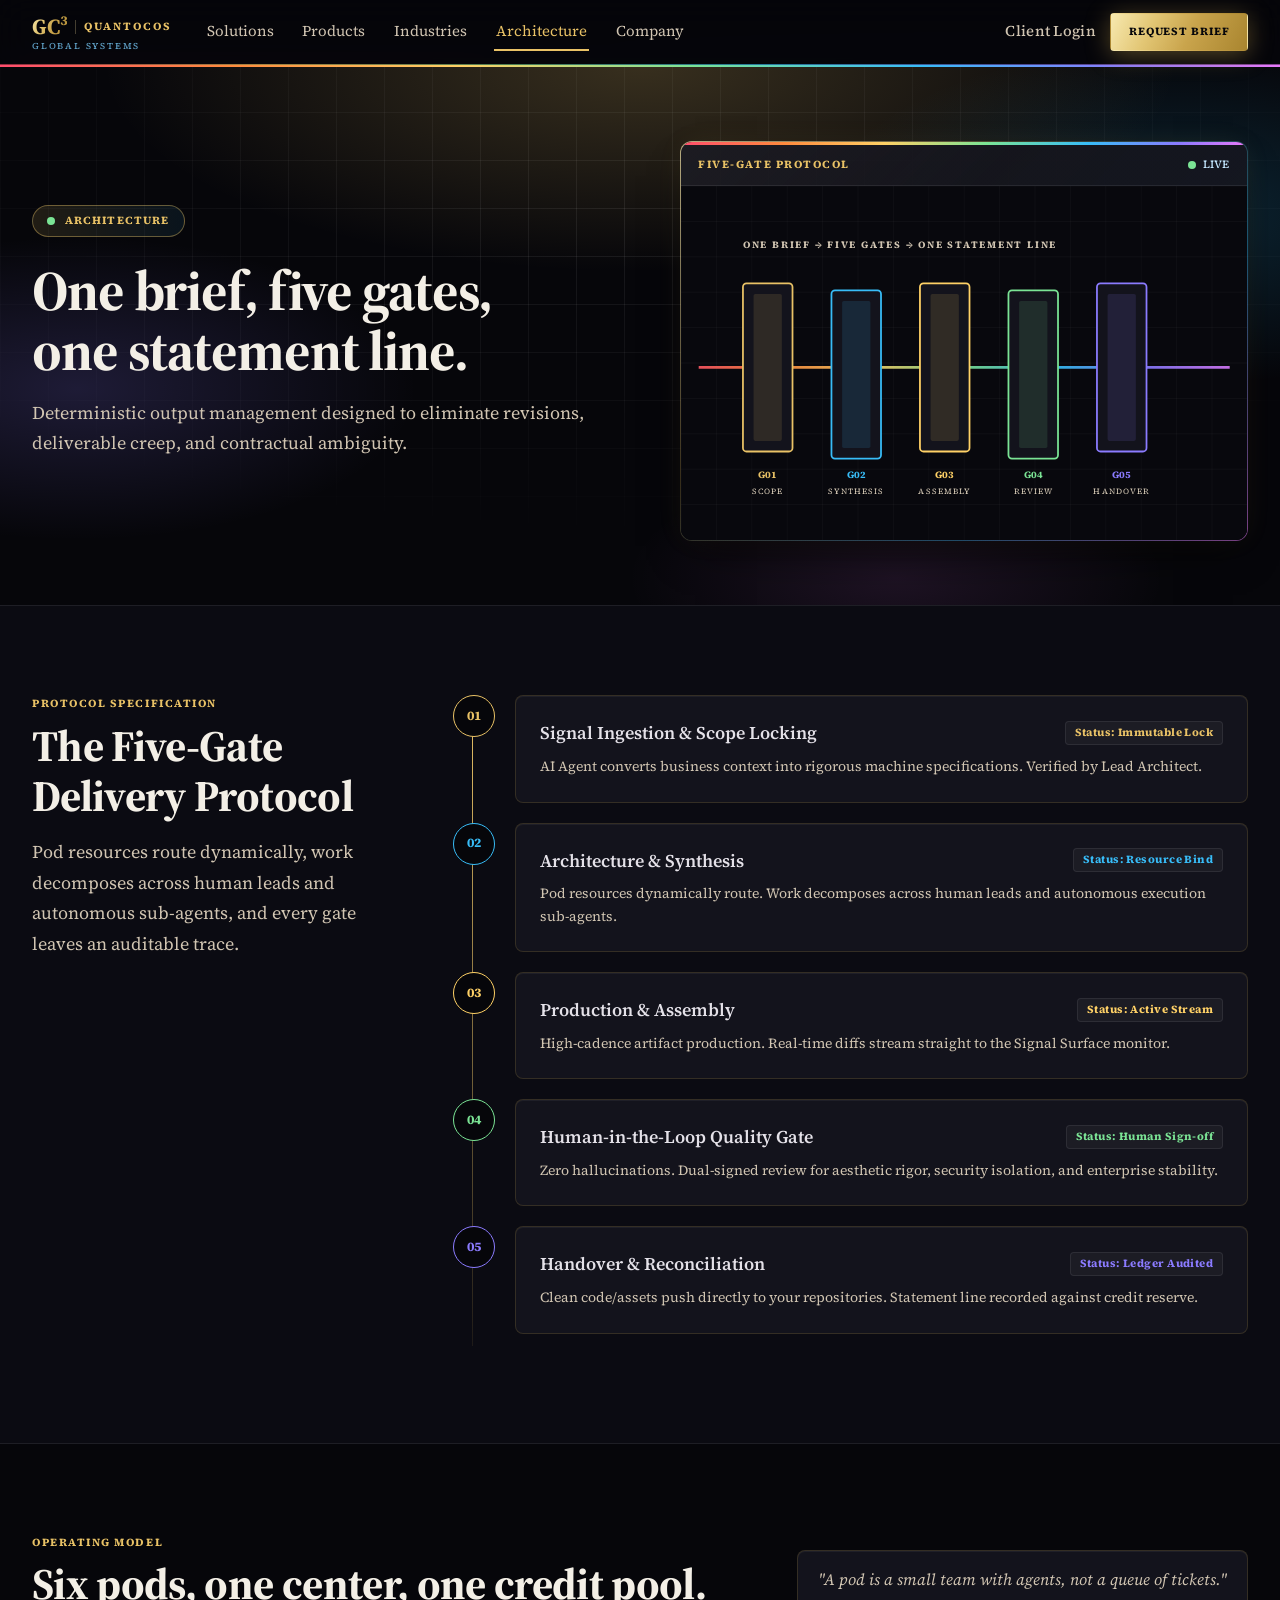
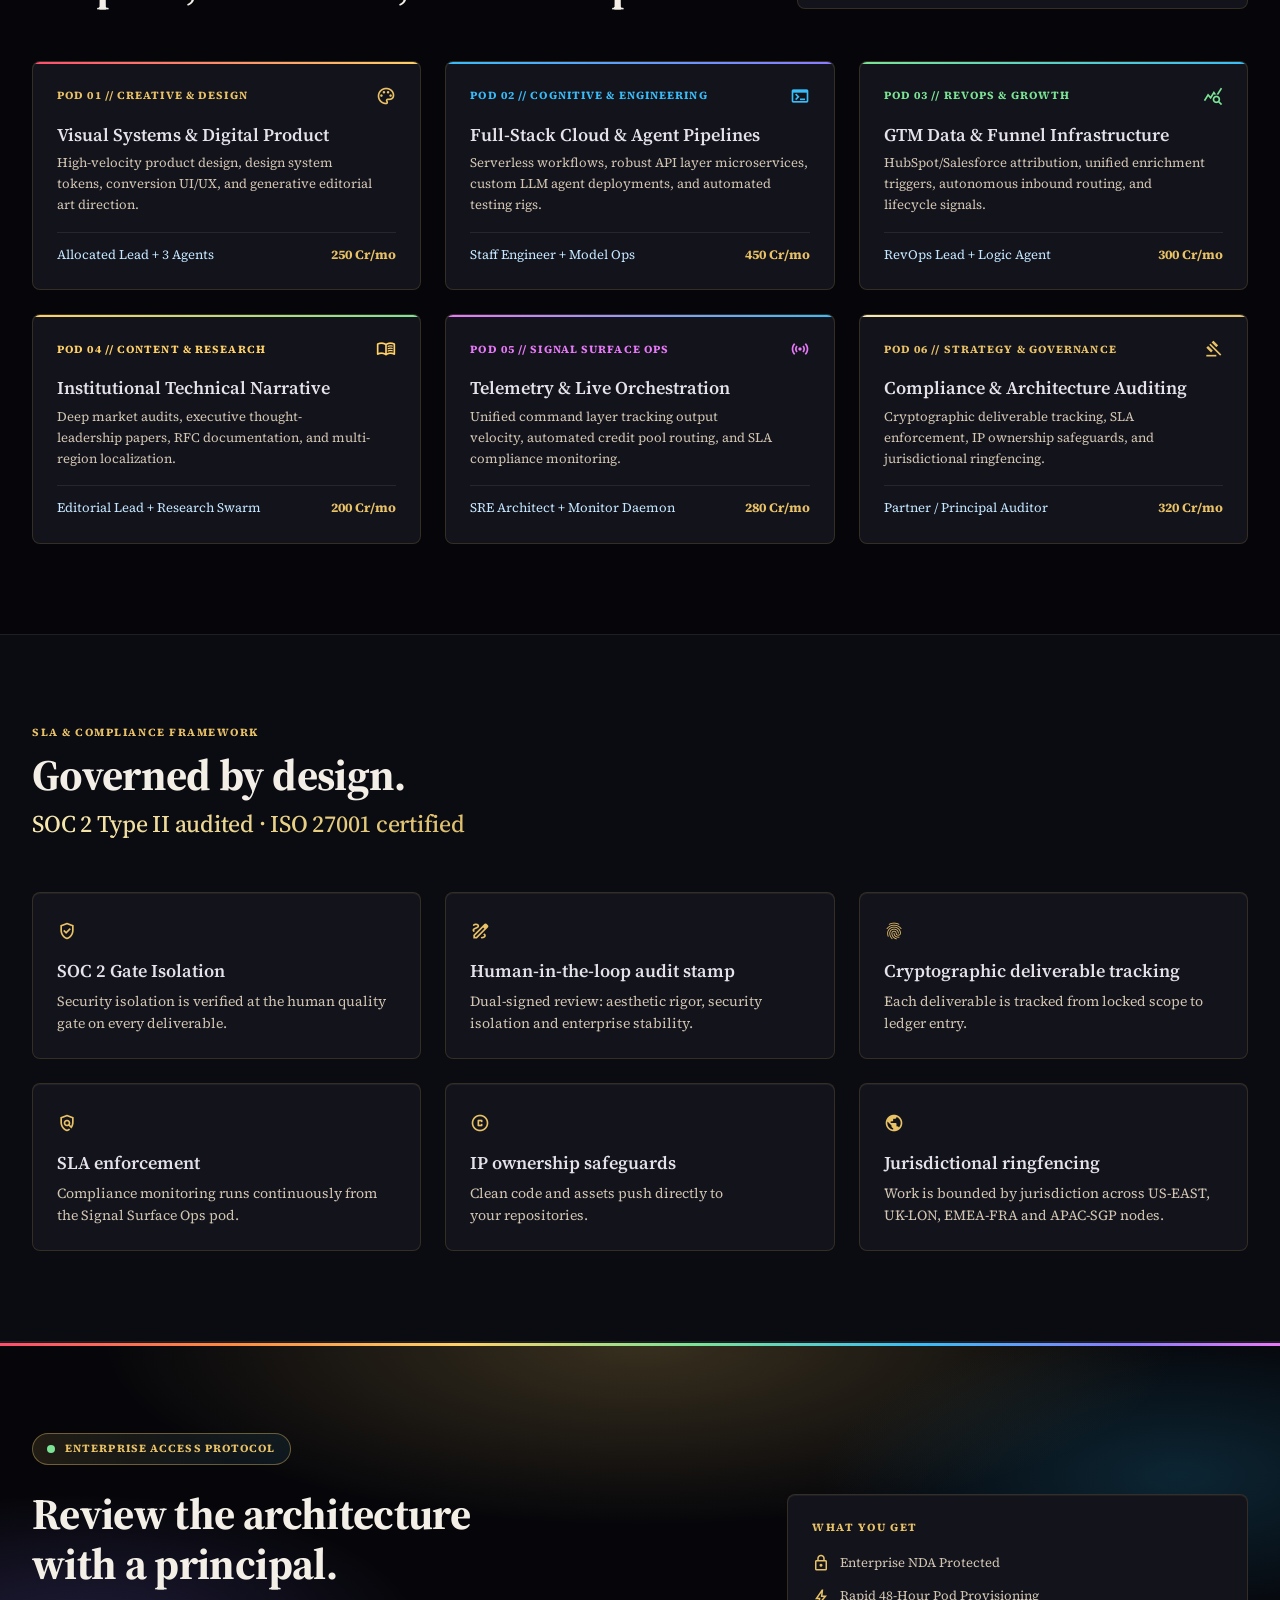
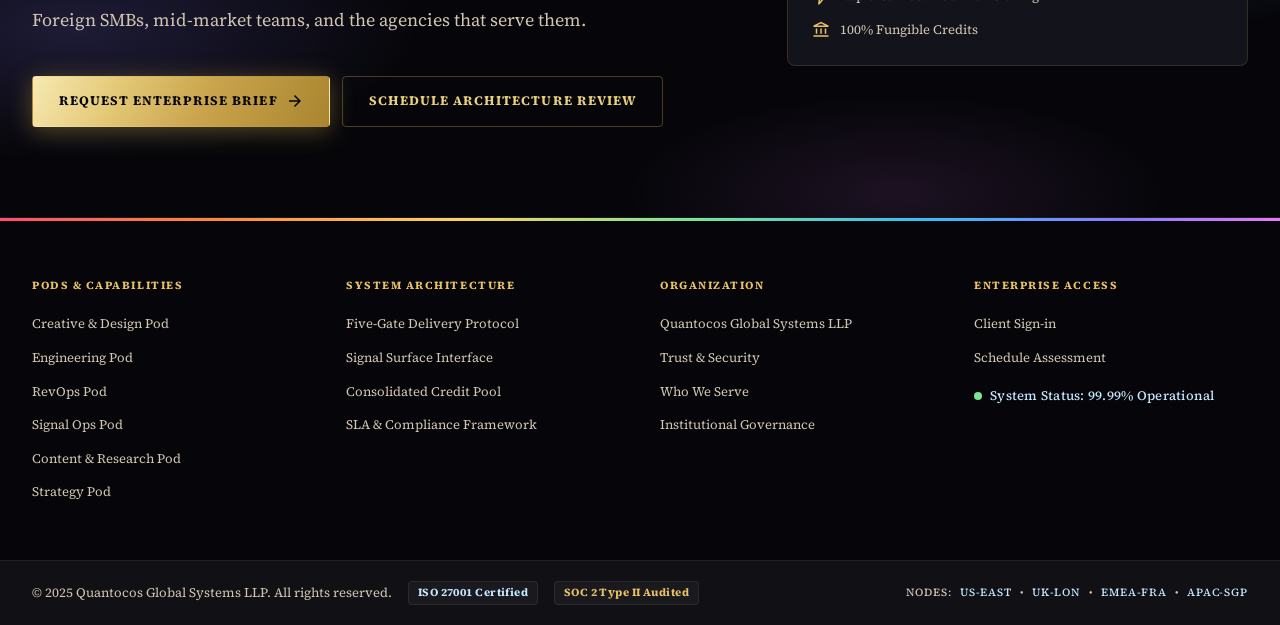
==== architecture.html @ 800452e9 "GC3 enterprise website: 7-page static site Co-Authored-By: Claude Sonnet 5.5 <noreply@anthropic.com>" ====
<!DOCTYPE html>
<html lang="en"><head><meta charset="utf-8"><meta name="viewport" content="width=device-width, initial-scale=1">
<title>Architecture — GC³ | Quantocos Global Systems</title><meta name="description" content="The GC³ Five-Gate Delivery Protocol, pod operating model and SLA & compliance framework."><meta name="theme-color" content="#06060A">
<link rel="preconnect" href="https://fonts.googleapis.com"><link rel="preconnect" href="https://fonts.gstatic.com" crossorigin>
<link href="https://fonts.googleapis.com/css2?family=Source+Serif+4:ital,opsz,wght@0,8..60,400;0,8..60,500;0,8..60,600;0,8..60,700;1,8..60,400;1,8..60,600&display=swap" rel="stylesheet">
<link href="https://fonts.googleapis.com/css2?family=Material+Symbols+Outlined:opsz,wght,FILL,GRAD@24,400,0,0&display=swap" rel="stylesheet">
<link rel="stylesheet" href="assets/site.css"><style>
@media(min-width:1024px){#desk-nav{display:flex!important}#login-link{display:inline-flex!important}#menu-btn{display:none!important}}
@media(max-width:480px){#hdr-cta{padding:.55rem .8rem}}
</style>
<script>document.documentElement.className+=' js'</script></head>
<body><header class="site-header"><div class="wrap"><div class="bar-row">
<div class="row" style="gap:2rem;flex-wrap:nowrap"><a href="index.html" style="text-decoration:none;display:flex;flex-direction:column;line-height:1.15" aria-label="GC³ Quantocos home">
<span class="row" style="gap:.5rem;flex-wrap:nowrap"><span class="t-md gold-text" style="font-size:1.35rem;font-weight:700">GC³</span><span style="width:1px;height:14px;background:rgba(77,70,55,.9)"></span><span class="eyebrow" style="letter-spacing:.18em">Quantocos</span></span>
<span class="mono" style="font-size:9px;letter-spacing:.2em;color:#7bd0ff;opacity:.75">GLOBAL SYSTEMS</span></a>
<nav class="row" style="gap:1.5rem;display:none" id="desk-nav" aria-label="Primary"><a class="nav-link" href="index.html">Solutions</a><a class="nav-link" href="products.html">Products</a><a class="nav-link" href="industries.html">Industries</a><a class="nav-link" href="architecture.html" aria-current="page">Architecture</a><a class="nav-link" href="company.html">Company</a></nav></div>
<div class="row" style="gap:.75rem;flex-wrap:nowrap"><a class="nav-link mono" id="login-link" href="login.html" style="display:none">Client Login</a>
<a class="btn btn-primary btn-sm" id="hdr-cta" href="request-brief.html">Request Brief</a>
<button class="menu-btn" id="menu-btn" aria-label="Menu" aria-expanded="false" aria-controls="mobile-menu"><span class="material-symbols-outlined">menu</span></button></div></div></div>
<div class="mobile-menu" id="mobile-menu"><a class="m-link" href="index.html">Solutions</a><a class="m-link" href="products.html">Products</a><a class="m-link" href="industries.html">Industries</a><a class="m-link" href="architecture.html" aria-current="page">Architecture</a><a class="m-link" href="company.html">Company</a><a class="m-link" href="login.html">Client Login</a></div></header><main><section class="hero qpage-hero"><div class="grid-bg" style="position:absolute;inset:0"></div><div class="spectrum-line" style="position:absolute;top:0;left:0;right:0"></div><div class="wrap"><div class="hero-grid"><div class="hero-copy"><span class="pill reveal"><span class="dot pulse"></span>Architecture</span><h1 class="t-page reveal">One brief, five gates, one statement line.</h1><p class="lead mt-2 reveal maxw-md">Deterministic output management designed to eliminate revisions, deliverable creep, and contractual ambiguity.</p></div><div class="hero-art reveal"><div class="cockpit"><div class="spectrum-line"></div><div class="row between" style="padding:.7rem 1.1rem;border-bottom:1px solid var(--line)"><span class="eyebrow">Five-gate protocol</span><span class="row mono tag-ice" style="gap:.4rem;font-size:11px"><span class="dot pulse"></span>LIVE</span></div><div class="cockpit-stage" style="aspect-ratio:16/10"><svg viewBox="0 0 640 400" preserveAspectRatio="xMidYMid slice" aria-hidden="true"><defs><linearGradient id="sg" gradientUnits="userSpaceOnUse" x1="0" x2="640" y1="0" y2="0"><stop offset="0.00" stop-color="#FF4D6D"/><stop offset="0.17" stop-color="#FF8A3D"/><stop offset="0.33" stop-color="#FFD166"/><stop offset="0.50" stop-color="#7BE495"/><stop offset="0.67" stop-color="#38BDF8"/><stop offset="0.83" stop-color="#8B7BFF"/><stop offset="1.00" stop-color="#E879F9"/></linearGradient><linearGradient id="gd" x1="0" x2="1"><stop offset="0" stop-color="#F7E9B0"/><stop offset="1" stop-color="#A9852F"/></linearGradient><filter id="bl"><feGaussianBlur stdDeviation="5"/></filter></defs><rect width="640" height="400" fill="#08080d"/><g stroke="rgba(255,255,255,.04)"><path d="M0 0V400"/><path d="M40 0V400"/><path d="M80 0V400"/><path d="M120 0V400"/><path d="M160 0V400"/><path d="M200 0V400"/><path d="M240 0V400"/><path d="M280 0V400"/><path d="M320 0V400"/><path d="M360 0V400"/><path d="M400 0V400"/><path d="M440 0V400"/><path d="M480 0V400"/><path d="M520 0V400"/><path d="M560 0V400"/><path d="M600 0V400"/><path d="M0 0H640"/><path d="M0 40H640"/><path d="M0 80H640"/><path d="M0 120H640"/><path d="M0 160H640"/><path d="M0 200H640"/><path d="M0 240H640"/><path d="M0 280H640"/><path d="M0 320H640"/><path d="M0 360H640"/></g><path d="M20 205H620" stroke="url(#sg)" stroke-width="3" opacity=".9"/><path d="M20 205H620" stroke="url(#sg)" stroke-width="12" opacity=".25" filter="url(#bl)"/><g><rect x="70" y="110" width="56" height="190" rx="4" fill="#13131C" stroke="#e9c266" stroke-width="2"/><rect x="82" y="122" width="32" height="166" rx="2" fill="#e9c266" opacity=".12"/><text x="98" y="330" text-anchor="middle" font-family="Source Serif 4, Georgia, serif" font-size="11" font-weight="700" fill="#e9c266">G01</text><text x="98" y="348" text-anchor="middle" font-family="Source Serif 4, Georgia, serif" font-size="9" letter-spacing="1.2" fill="#d1c5b2">SCOPE</text></g><g><rect x="170" y="118" width="56" height="190" rx="4" fill="#13131C" stroke="#38BDF8" stroke-width="2"/><rect x="182" y="130" width="32" height="166" rx="2" fill="#38BDF8" opacity=".12"/><text x="198" y="330" text-anchor="middle" font-family="Source Serif 4, Georgia, serif" font-size="11" font-weight="700" fill="#38BDF8">G02</text><text x="198" y="348" text-anchor="middle" font-family="Source Serif 4, Georgia, serif" font-size="9" letter-spacing="1.2" fill="#d1c5b2">SYNTHESIS</text></g><g><rect x="270" y="110" width="56" height="190" rx="4" fill="#13131C" stroke="#FFD166" stroke-width="2"/><rect x="282" y="122" width="32" height="166" rx="2" fill="#FFD166" opacity=".12"/><text x="298" y="330" text-anchor="middle" font-family="Source Serif 4, Georgia, serif" font-size="11" font-weight="700" fill="#FFD166">G03</text><text x="298" y="348" text-anchor="middle" font-family="Source Serif 4, Georgia, serif" font-size="9" letter-spacing="1.2" fill="#d1c5b2">ASSEMBLY</text></g><g><rect x="370" y="118" width="56" height="190" rx="4" fill="#13131C" stroke="#7BE495" stroke-width="2"/><rect x="382" y="130" width="32" height="166" rx="2" fill="#7BE495" opacity=".12"/><text x="398" y="330" text-anchor="middle" font-family="Source Serif 4, Georgia, serif" font-size="11" font-weight="700" fill="#7BE495">G04</text><text x="398" y="348" text-anchor="middle" font-family="Source Serif 4, Georgia, serif" font-size="9" letter-spacing="1.2" fill="#d1c5b2">REVIEW</text></g><g><rect x="470" y="110" width="56" height="190" rx="4" fill="#13131C" stroke="#8B7BFF" stroke-width="2"/><rect x="482" y="122" width="32" height="166" rx="2" fill="#8B7BFF" opacity=".12"/><text x="498" y="330" text-anchor="middle" font-family="Source Serif 4, Georgia, serif" font-size="11" font-weight="700" fill="#8B7BFF">G05</text><text x="498" y="348" text-anchor="middle" font-family="Source Serif 4, Georgia, serif" font-size="9" letter-spacing="1.2" fill="#d1c5b2">HANDOVER</text></g><text x="70" y="70" font-family="Source Serif 4, Georgia, serif" font-size="11" font-weight="700" letter-spacing="2" fill="#d1c5b2">ONE BRIEF  →  FIVE GATES  →  ONE STATEMENT LINE</text></svg></div></div></div></div></div></section>
<section class="section bg-band bordered-y" id="gates"><div class="wrap"><div class="grid split" style="gap:3rem;align-items:start"><div class="s4 reveal" style="position:sticky;top:6rem"><span class="eyebrow">Protocol Specification</span><h2 class="t-xl mt-1">The Five-Gate Delivery Protocol</h2><p class="lead mt-2">Pod resources route dynamically, work decomposes across human leads and autonomous sub-agents, and every gate leaves an auditable trace.</p></div><div class="s8 timeline"><div class="row reveal" style="flex-wrap:nowrap;align-items:flex-start;gap:1.25rem;margin-bottom:1.25rem"><span class="gate-num" style="border:1px solid #e9c266;color:#e9c266">01</span><div class="card" style="flex:1"><div class="row between"><h3 class="t-sm">Signal Ingestion &amp; Scope Locking</h3><span class="chip" style="color:#e9c266">Status: Immutable Lock</span></div><p class="muted" style="font-size:14px;margin:.6rem 0 0">AI Agent converts business context into rigorous machine specifications. Verified by Lead Architect.</p></div></div><div class="row reveal" style="flex-wrap:nowrap;align-items:flex-start;gap:1.25rem;margin-bottom:1.25rem"><span class="gate-num" style="border:1px solid #38BDF8;color:#38BDF8">02</span><div class="card" style="flex:1"><div class="row between"><h3 class="t-sm">Architecture &amp; Synthesis</h3><span class="chip" style="color:#38BDF8">Status: Resource Bind</span></div><p class="muted" style="font-size:14px;margin:.6rem 0 0">Pod resources dynamically route. Work decomposes across human leads and autonomous execution sub-agents.</p></div></div><div class="row reveal" style="flex-wrap:nowrap;align-items:flex-start;gap:1.25rem;margin-bottom:1.25rem"><span class="gate-num" style="border:1px solid #FFD166;color:#FFD166">03</span><div class="card" style="flex:1"><div class="row between"><h3 class="t-sm">Production &amp; Assembly</h3><span class="chip" style="color:#FFD166">Status: Active Stream</span></div><p class="muted" style="font-size:14px;margin:.6rem 0 0">High-cadence artifact production. Real-time diffs stream straight to the Signal Surface monitor.</p></div></div><div class="row reveal" style="flex-wrap:nowrap;align-items:flex-start;gap:1.25rem;margin-bottom:1.25rem"><span class="gate-num" style="border:1px solid #7BE495;color:#7BE495">04</span><div class="card" style="flex:1"><div class="row between"><h3 class="t-sm">Human-in-the-Loop Quality Gate</h3><span class="chip" style="color:#7BE495">Status: Human Sign-off</span></div><p class="muted" style="font-size:14px;margin:.6rem 0 0">Zero hallucinations. Dual-signed review for aesthetic rigor, security isolation, and enterprise stability.</p></div></div><div class="row reveal" style="flex-wrap:nowrap;align-items:flex-start;gap:1.25rem;margin-bottom:1.25rem"><span class="gate-num" style="border:1px solid #8B7BFF;color:#8B7BFF">05</span><div class="card" style="flex:1"><div class="row between"><h3 class="t-sm">Handover &amp; Reconciliation</h3><span class="chip" style="color:#8B7BFF">Status: Ledger Audited</span></div><p class="muted" style="font-size:14px;margin:.6rem 0 0">Clean code/assets push directly to your repositories. Statement line recorded against credit reserve.</p></div></div></div></div></div></section>
<section class="section bg-void"><div class="wrap"><div class="sec-head split-head reveal"><div><span class="eyebrow">Operating model</span><h2 class="t-xl mt-1">Six pods, one center, one credit pool.</h2></div><div class="card maxw-sm" style="padding:1rem 1.25rem"><p class="muted" style="margin:0;font-style:italic">"A pod is a small team with agents, not a queue of tickets."</p></div></div><div class="grid g3"><article class="card lift reveal col" style="transition-delay:0ms"><span class="topline" style="background:linear-gradient(90deg,#FF4D6D,#FFD166)"></span>
<div class="row between mb-2" style="flex-wrap:nowrap"><span class="mono tag-gold" style="font-size:11px;font-weight:700;letter-spacing:.1em">POD 01 // CREATIVE &amp; DESIGN</span><span class="material-symbols-outlined ico tag-gold">palette</span></div>
<h3 class="t-sm" style="margin-bottom:.4rem">Visual Systems &amp; Digital Product</h3>
<p class="muted" style="font-size:13px;margin:0 0 1rem">High-velocity product design, design system tokens, conversion UI/UX, and generative editorial art direction.</p>
<div class="pod-foot"><span>Allocated Lead + 3 Agents</span><b>250 Cr/mo</b></div></article><article class="card lift reveal col" style="transition-delay:80ms"><span class="topline" style="background:linear-gradient(90deg,#38BDF8,#8B7BFF)"></span>
<div class="row between mb-2" style="flex-wrap:nowrap"><span class="mono tag-c" style="font-size:11px;font-weight:700;letter-spacing:.1em">POD 02 // COGNITIVE &amp; ENGINEERING</span><span class="material-symbols-outlined ico tag-c">terminal</span></div>
<h3 class="t-sm" style="margin-bottom:.4rem">Full-Stack Cloud &amp; Agent Pipelines</h3>
<p class="muted" style="font-size:13px;margin:0 0 1rem">Serverless workflows, robust API layer microservices, custom LLM agent deployments, and automated testing rigs.</p>
<div class="pod-foot"><span>Staff Engineer + Model Ops</span><b>450 Cr/mo</b></div></article><article class="card lift reveal col" style="transition-delay:160ms"><span class="topline" style="background:linear-gradient(90deg,#7BE495,#38BDF8)"></span>
<div class="row between mb-2" style="flex-wrap:nowrap"><span class="mono tag-g" style="font-size:11px;font-weight:700;letter-spacing:.1em">POD 03 // REVOPS &amp; GROWTH</span><span class="material-symbols-outlined ico tag-g">query_stats</span></div>
<h3 class="t-sm" style="margin-bottom:.4rem">GTM Data &amp; Funnel Infrastructure</h3>
<p class="muted" style="font-size:13px;margin:0 0 1rem">HubSpot/Salesforce attribution, unified enrichment triggers, autonomous inbound routing, and lifecycle signals.</p>
<div class="pod-foot"><span>RevOps Lead + Logic Agent</span><b>300 Cr/mo</b></div></article><article class="card lift reveal col" style="transition-delay:0ms"><span class="topline" style="background:linear-gradient(90deg,#FFD166,#7BE495)"></span>
<div class="row between mb-2" style="flex-wrap:nowrap"><span class="mono tag-y" style="font-size:11px;font-weight:700;letter-spacing:.1em">POD 04 // CONTENT &amp; RESEARCH</span><span class="material-symbols-outlined ico tag-y">menu_book</span></div>
<h3 class="t-sm" style="margin-bottom:.4rem">Institutional Technical Narrative</h3>
<p class="muted" style="font-size:13px;margin:0 0 1rem">Deep market audits, executive thought-leadership papers, RFC documentation, and multi-region localization.</p>
<div class="pod-foot"><span>Editorial Lead + Research Swarm</span><b>200 Cr/mo</b></div></article><article class="card lift reveal col" style="transition-delay:80ms"><span class="topline" style="background:linear-gradient(90deg,#E879F9,#38BDF8)"></span>
<div class="row between mb-2" style="flex-wrap:nowrap"><span class="mono tag-m" style="font-size:11px;font-weight:700;letter-spacing:.1em">POD 05 // SIGNAL SURFACE OPS</span><span class="material-symbols-outlined ico tag-m">sensors</span></div>
<h3 class="t-sm" style="margin-bottom:.4rem">Telemetry &amp; Live Orchestration</h3>
<p class="muted" style="font-size:13px;margin:0 0 1rem">Unified command layer tracking output velocity, automated credit pool routing, and SLA compliance monitoring.</p>
<div class="pod-foot"><span>SRE Architect + Monitor Daemon</span><b>280 Cr/mo</b></div></article><article class="card lift reveal col" style="transition-delay:160ms"><span class="topline" style="background:linear-gradient(90deg,#F7E9B0,#E2C674)"></span>
<div class="row between mb-2" style="flex-wrap:nowrap"><span class="mono tag-gold" style="font-size:11px;font-weight:700;letter-spacing:.1em">POD 06 // STRATEGY &amp; GOVERNANCE</span><span class="material-symbols-outlined ico tag-gold">gavel</span></div>
<h3 class="t-sm" style="margin-bottom:.4rem">Compliance &amp; Architecture Auditing</h3>
<p class="muted" style="font-size:13px;margin:0 0 1rem">Cryptographic deliverable tracking, SLA enforcement, IP ownership safeguards, and jurisdictional ringfencing.</p>
<div class="pod-foot"><span>Partner / Principal Auditor</span><b>320 Cr/mo</b></div></article></div></div></section>
<section class="section bg-band bordered-y" id="compliance"><div class="wrap"><div class="sec-head reveal"><div><span class="eyebrow">SLA &amp; Compliance Framework</span><h2 class="t-xl mt-1">Governed by design.</h2><p class="t-md gold-text mt-1" style="font-weight:500">SOC 2 Type II audited · ISO 27001 certified</p></div></div><div class="grid g3"><div class="card lift reveal"><span class="material-symbols-outlined tag-gold ico">verified_user</span><h3 class="t-sm mt-2">SOC 2 Gate Isolation</h3><p class="muted" style="font-size:14px;margin:.4rem 0 0">Security isolation is verified at the human quality gate on every deliverable.</p></div><div class="card lift reveal"><span class="material-symbols-outlined tag-gold ico">draw</span><h3 class="t-sm mt-2">Human-in-the-loop audit stamp</h3><p class="muted" style="font-size:14px;margin:.4rem 0 0">Dual-signed review: aesthetic rigor, security isolation and enterprise stability.</p></div><div class="card lift reveal"><span class="material-symbols-outlined tag-gold ico">fingerprint</span><h3 class="t-sm mt-2">Cryptographic deliverable tracking</h3><p class="muted" style="font-size:14px;margin:.4rem 0 0">Each deliverable is tracked from locked scope to ledger entry.</p></div><div class="card lift reveal"><span class="material-symbols-outlined tag-gold ico">policy</span><h3 class="t-sm mt-2">SLA enforcement</h3><p class="muted" style="font-size:14px;margin:.4rem 0 0">Compliance monitoring runs continuously from the Signal Surface Ops pod.</p></div><div class="card lift reveal"><span class="material-symbols-outlined tag-gold ico">copyright</span><h3 class="t-sm mt-2">IP ownership safeguards</h3><p class="muted" style="font-size:14px;margin:.4rem 0 0">Clean code and assets push directly to your repositories.</p></div><div class="card lift reveal"><span class="material-symbols-outlined tag-gold ico">public</span><h3 class="t-sm mt-2">Jurisdictional ringfencing</h3><p class="muted" style="font-size:14px;margin:.4rem 0 0">Work is bounded by jurisdiction across US-EAST, UK-LON, EMEA-FRA and APAC-SGP nodes.</p></div></div></div></section>
<section class="section hero bordered-y"><div class="spectrum-line" style="position:absolute;top:0;left:0;right:0"></div><div class="wrap"><div class="cta-split">
<div><span class="pill reveal"><span class="dot"></span>Enterprise Access Protocol</span>
<h2 class="t-xl mt-3 reveal">Review the architecture with a principal.</h2>
<p class="lead mt-2 reveal">Foreign SMBs, mid-market teams, and the agencies that serve them.</p>
<div class="row mt-4 reveal"><a class="btn btn-primary" href="request-brief.html">Request Enterprise Brief <span class="material-symbols-outlined" style="font-size:18px">arrow_forward</span></a><a class="btn btn-secondary" href="architecture.html">Schedule Architecture Review</a></div></div>
<div class="card reveal"><span class="eyebrow mb-2">What you get</span><div class="trust"><span><span class="material-symbols-outlined tag-gold" style="font-size:18px">lock</span>Enterprise NDA Protected</span><span><span class="material-symbols-outlined tag-gold" style="font-size:18px">bolt</span>Rapid 48-Hour Pod Provisioning</span><span><span class="material-symbols-outlined tag-gold" style="font-size:18px">account_balance</span>100% Fungible Credits</span></div></div>
</div></div></section></main><footer class="site-footer bg-void"><div class="spectrum-line"></div><div class="wrap section" style="padding-block:3.5rem"><div class="grid g4" style="gap:2.5rem">
<div><span class="eyebrow mb-2">Pods &amp; Capabilities</span><ul style="list-style:none;padding:0;margin:0;display:grid;gap:.5rem"><li><a href="products.html#pods">Creative &amp; Design Pod</a></li><li><a href="products.html#pods">Engineering Pod</a></li><li><a href="products.html#pods">RevOps Pod</a></li><li><a href="products.html#pods">Signal Ops Pod</a></li><li><a href="products.html#pods">Content &amp; Research Pod</a></li><li><a href="products.html#pods">Strategy Pod</a></li></ul></div>
<div><span class="eyebrow mb-2">System Architecture</span><ul style="list-style:none;padding:0;margin:0;display:grid;gap:.5rem"><li><a href="architecture.html#gates">Five-Gate Delivery Protocol</a></li><li><a href="products.html#signal-surface">Signal Surface Interface</a></li><li><a href="products.html#credit-pool">Consolidated Credit Pool</a></li><li><a href="architecture.html#compliance">SLA &amp; Compliance Framework</a></li></ul></div>
<div><span class="eyebrow mb-2">Organization</span><ul style="list-style:none;padding:0;margin:0;display:grid;gap:.5rem"><li><a href="company.html">Quantocos Global Systems LLP</a></li><li><a href="company.html#trust">Trust &amp; Security</a></li><li><a href="industries.html">Who We Serve</a></li><li><a href="company.html#governance">Institutional Governance</a></li></ul></div>
<div><span class="eyebrow mb-2">Enterprise Access</span><ul style="list-style:none;padding:0;margin:0;display:grid;gap:.5rem"><li><a href="login.html">Client Sign-in</a></li><li><a href="request-brief.html">Schedule Assessment</a></li><li class="row mono" style="gap:.5rem;padding-top:.5rem;color:#c4e7ff;font-size:13px"><span class="dot pulse"></span>System Status: 99.99% Operational</li></ul></div>
</div></div>
<div style="border-top:1px solid rgba(53,52,58,.5);background:rgba(27,27,32,.5)"><div class="wrap row between" style="padding-block:1.25rem;gap:1rem"><div class="row muted" style="font-size:13px;gap:1rem"><span>© 2025 Quantocos Global Systems LLP. All rights reserved.</span><span class="chip tag-ice">ISO 27001 Certified</span><span class="chip tag-gold">SOC 2 Type II Audited</span></div>
<div class="row mono muted" style="font-size:11px;letter-spacing:.08em;gap:.5rem">NODES: <span class="tag-ice">US-EAST</span>•<span class="tag-ice">UK-LON</span>•<span class="tag-ice">EMEA-FRA</span>•<span class="tag-ice">APAC-SGP</span></div></div></div></footer><script src="assets/site.js"></script></body></html>
---- assets/site.css ----
/* GC³ Enterprise Editorial — shared styles */
:root{
  --void:#06060A; --band:#0B0B12; --panel:#13131C;
  --gold:#C9A44C; --gold-hi:#E8D07C; --gold-deep:#A9852F;
  --spectrum:linear-gradient(90deg,#FF4D6D 0%,#FF8A3D 18%,#FFD166 36%,#7BE495 54%,#38BDF8 72%,#8B7BFF 88%,#E879F9 100%);
  --metal:linear-gradient(115deg,#F7E9B0 0%,#E2C674 30%,#C9A44C 58%,#A9852F 100%);
  --line:rgba(255,255,255,.08); --gline:rgba(201,164,76,.18);
}
html{scroll-behavior:smooth;-webkit-text-size-adjust:100%}
body{margin:0;background:var(--void);color:#e4e1e8;font-family:'Source Serif 4',Georgia,'Times New Roman',serif;font-size:16px;line-height:1.6;overflow-x:hidden}
::selection{background:rgba(201,164,76,.35)}
img,svg{max-width:100%}
.material-symbols-outlined{font-variation-settings:'FILL' 0,'wght' 400,'GRAD' 0,'opsz' 24;vertical-align:middle;line-height:1}

/* layout */
.wrap{max-width:80rem;margin-inline:auto;padding-inline:1.25rem}
@media(min-width:768px){.wrap{padding-inline:2rem}}
.section{padding-block:clamp(3.5rem,7vw,6rem)}
.bg-void{background:var(--void)} .bg-band{background:var(--band)} .bg-panel{background:var(--panel)}
.bordered-y{border-block:1px solid var(--line)}

/* type */
.t-hero,.t-xl,.t-md,.t-sm,.eyebrow,.mono,.btn{font-family:'Source Serif 4',Georgia,'Times New Roman',serif}
.t-hero{font-weight:700;font-size:clamp(2.5rem,6.2vw,4.5rem);line-height:1.04;letter-spacing:-.02em;margin:0}
.t-page{font-family:'Source Serif 4',Georgia,'Times New Roman',serif;font-weight:700;font-size:clamp(2.2rem,4.6vw,3.5rem);line-height:1.08;letter-spacing:-.02em;margin:0}
.t-xl{font-weight:600;font-size:clamp(1.75rem,3.4vw,2.75rem);line-height:1.15;letter-spacing:-.02em;margin:0}
.t-md{font-weight:600;font-size:1.5rem;line-height:1.35;letter-spacing:-.01em;margin:0}
.t-sm{font-weight:600;font-size:1.125rem;line-height:1.4;margin:0}
.t-serif{font-family:'Source Serif 4',Georgia,'Times New Roman',serif;font-style:italic;font-weight:400;font-size:clamp(1.25rem,2.2vw,1.75rem);line-height:1.35}
.lead{font-size:1.125rem;line-height:1.7;color:#d1c5b2}
.muted{color:#d1c5b2}
.eyebrow{display:block;font-size:11px;font-weight:700;letter-spacing:.12em;text-transform:uppercase;color:#e9c266}
.mono{font-weight:500;font-size:13px;letter-spacing:.02em;font-variant-numeric:tabular-nums}
.gold-text{background:var(--metal);-webkit-background-clip:text;background-clip:text;color:transparent}
.spectrum-line{height:2px;background:var(--spectrum);opacity:.85}
.stack>*+*{margin-top:var(--gap,1rem)}

/* buttons */
.btn{display:inline-flex;align-items:center;justify-content:center;gap:.5rem;padding:.9rem 1.6rem;border-radius:4px;font-size:13px;font-weight:700;letter-spacing:.08em;text-transform:uppercase;text-decoration:none;cursor:pointer;border:1px solid transparent;transition:all .2s;white-space:nowrap}
.btn-primary{background:var(--metal);color:var(--void);box-shadow:0 4px 18px rgba(201,164,76,.3)}
.btn-primary:hover{filter:brightness(1.1);transform:translateY(-1px)}
.btn-secondary{background:transparent;color:var(--gold-hi);border-color:rgba(201,164,76,.35)}
.btn-secondary:hover{background:rgba(201,164,76,.08);border-color:var(--gold-hi)}
.btn-sm{padding:.6rem 1.1rem;font-size:11px}
.link-arrow{display:inline-flex;align-items:center;gap:.35rem;color:var(--gold-hi);font-family:'Source Serif 4',Georgia,'Times New Roman',serif;font-weight:600;font-size:13px;letter-spacing:.04em;text-decoration:none}
.link-arrow:hover{text-decoration:underline}

/* cards */
.card{position:relative;background:var(--panel);border:1px solid var(--gline);border-radius:.5rem;padding:1.5rem;box-shadow:inset 0 1px 0 rgba(255,255,255,.05);transition:border-color .2s,transform .2s;overflow:hidden}
.card:hover{border-color:rgba(201,164,76,.45)}
.card.lift:hover{transform:translateY(-3px)}
.card .topline{position:absolute;inset:0 0 auto 0;height:2px}
.chip{display:inline-flex;align-items:center;gap:.4rem;padding:.15rem .55rem;border-radius:4px;background:rgba(255,255,255,.04);border:1px solid var(--line);font-family:'Source Serif 4',Georgia,'Times New Roman',serif;font-size:11px;font-weight:600;letter-spacing:.04em}
.pill{display:inline-flex;align-items:center;gap:.6rem;padding:.4rem .9rem;border-radius:9999px;background:rgba(42,41,47,.7);border:1px solid rgba(233,194,102,.25);font-family:'Source Serif 4',Georgia,'Times New Roman',serif;font-size:11px;font-weight:600;letter-spacing:.1em;text-transform:uppercase;color:#e9c266}
.dot{width:8px;height:8px;border-radius:9999px;background:#7BE495;display:inline-block;flex:none}
.dot.pulse{animation:pulse 2s infinite}
@keyframes pulse{0%,100%{box-shadow:0 0 0 0 rgba(123,228,149,.5)}50%{box-shadow:0 0 0 6px rgba(123,228,149,0)}}

/* hero & panels */
.hero{position:relative;overflow:hidden;background:var(--void)}
.hero::before{content:"";position:absolute;inset:0;background:
  radial-gradient(60% 50% at 50% 0%,rgba(233,194,102,.14),transparent 70%),
  radial-gradient(40% 40% at 90% 30%,rgba(40,180,239,.10),transparent 70%),
  radial-gradient(35% 35% at 8% 55%,rgba(139,123,255,.10),transparent 70%);pointer-events:none}
.hero>.wrap{position:relative}
.grid-bg{background-image:linear-gradient(var(--line) 1px,transparent 1px),linear-gradient(90deg,var(--line) 1px,transparent 1px);background-size:48px 48px;-webkit-mask-image:radial-gradient(70% 60% at 50% 30%,#000,transparent);mask-image:radial-gradient(70% 60% at 50% 30%,#000,transparent)}
.cockpit{border:1px solid var(--gline);border-radius:.75rem;background:rgba(19,19,28,.88);box-shadow:0 20px 40px -15px rgba(0,0,0,.7),0 0 30px -8px rgba(201,164,76,.15);overflow:hidden}
.cockpit-stage{position:relative;background:#08080d;overflow:hidden}
.cockpit-stage svg{display:block;width:100%;height:100%}
.tile{background:rgba(14,14,19,.9);border:1px solid var(--gline);border-radius:.5rem;padding:1rem 1.1rem;text-align:left}
.tile .num{font-family:'Source Serif 4',Georgia,'Times New Roman',serif;font-weight:700;font-size:2rem;line-height:1.1;font-variant-numeric:tabular-nums}
.tile .cap{font-family:'Source Serif 4',Georgia,'Times New Roman',serif;font-size:11px;font-weight:700;letter-spacing:.12em;text-transform:uppercase;color:#d1c5b2}
.bar{height:8px;border-radius:9999px;background:#0e0e13;overflow:hidden}
.bar>i{display:block;height:100%;background:linear-gradient(90deg,#e9c266,#7BE495)}

/* tables */
.tbl{width:100%;border-collapse:collapse;font-family:'Source Serif 4',Georgia,'Times New Roman',serif;font-size:13px;font-variant-numeric:tabular-nums}
.tbl th{padding:.75rem 1rem;text-align:left;font-size:11px;letter-spacing:.1em;text-transform:uppercase;color:#d1c5b2;border-bottom:1px solid var(--line);white-space:nowrap}
.tbl td{padding:.8rem 1rem;border-bottom:1px solid rgba(255,255,255,.06)}
.tbl tbody tr:nth-child(odd){background:var(--void)} .tbl tbody tr:nth-child(even){background:var(--band)}
.tbl tbody tr:hover{box-shadow:inset 2px 0 0 var(--gold)}
.scroll-x{overflow-x:auto;-webkit-overflow-scrolling:touch}

/* forms */
.field{display:block}
.field>span{display:block;margin-bottom:.4rem;font-family:'Source Serif 4',Georgia,'Times New Roman',serif;font-size:11px;font-weight:700;letter-spacing:.12em;text-transform:uppercase;color:#d1c5b2}
.input{width:100%;box-sizing:border-box;background:var(--band);border:1px solid rgba(255,255,255,.12);border-radius:4px;padding:12px 16px;color:#fff;font:inherit;font-size:15px}
.input::placeholder{color:rgba(255,255,255,.35)}
.input:focus{outline:none;border-color:var(--gold);box-shadow:0 0 0 1px var(--gold)}
select.input{appearance:none;background-image:url("data:image/svg+xml,%3Csvg xmlns='http://www.w3.org/2000/svg' width='12' height='8' fill='none' stroke='%23C9A44C' stroke-width='2'%3E%3Cpath d='m1 1 5 5 5-5'/%3E%3C/svg%3E");background-repeat:no-repeat;background-position:right 16px center;padding-right:40px}
textarea.input{min-height:120px;resize:vertical}
.check{display:flex;align-items:center;gap:.6rem;padding:.6rem .8rem;border:1px solid var(--line);border-radius:4px;background:var(--band);cursor:pointer;font-size:14px;transition:border-color .2s}
.check:hover{border-color:rgba(201,164,76,.4)}
.check input{appearance:none;width:16px;height:16px;flex:none;margin:0;border:1px solid rgba(201,164,76,.4);border-radius:3px;background:var(--band);display:grid;place-content:center}
.check input::after{content:"";width:8px;height:8px;background:var(--void);clip-path:polygon(14% 44%,0 65%,50% 100%,100% 16%,80% 0,43% 62%);transform:scale(0);transition:transform .12s}
.check input:checked{background:var(--gold);border-color:var(--gold)}
.check input:checked::after{transform:scale(1)}
.check:has(input:checked){border-color:rgba(201,164,76,.6)}
.notice{display:none;padding:.9rem 1rem;border-radius:4px;border:1px solid rgba(123,228,149,.4);background:rgba(123,228,149,.08);color:#b9f0c6;font-size:14px}
.notice.show{display:block}

/* header / footer */
.site-header{position:fixed;inset:0 0 auto 0;z-index:50;background:rgba(6,6,10,.82);backdrop-filter:blur(16px);-webkit-backdrop-filter:blur(16px);border-bottom:1px solid rgba(201,164,76,.2)}
.site-header .bar-row{height:4rem;display:flex;align-items:center;justify-content:space-between;gap:1rem}
.nav-link{font-size:14px;color:#d1c5b2;text-decoration:none;padding:.4rem .15rem;border-bottom:2px solid transparent;transition:color .2s}
.nav-link:hover{color:#fff}
.nav-link[aria-current="page"]{color:#e9c266;border-bottom-color:#e9c266}
.menu-btn{display:inline-grid;place-items:center;width:40px;height:40px;border:1px solid var(--line);border-radius:4px;background:transparent;color:#fff;cursor:pointer}
.mobile-menu{display:none;border-top:1px solid var(--line);background:rgba(6,6,10,.97);padding:1rem 1.25rem 1.5rem}
.mobile-menu.open{display:block}
.mobile-menu a.m-link{display:block;padding:.85rem 0;border-bottom:1px solid var(--line);color:#e4e1e8;text-decoration:none;font-family:'Source Serif 4',Georgia,'Times New Roman',serif;font-weight:500}
.mobile-menu a.m-link[aria-current="page"]{color:#e9c266}
.site-footer a{color:#d1c5b2;text-decoration:none;font-size:13px}
.site-footer a:hover{color:#fff}
main{padding-top:4rem}

/* motion */
.js .reveal{opacity:0;transform:translateY(14px);transition:opacity .6s ease,transform .6s ease}
.js .reveal.in{opacity:1;transform:none}
@media(prefers-reduced-motion:reduce){.js .reveal{opacity:1;transform:none;transition:none}.dot.pulse{animation:none}html{scroll-behavior:auto}}

/* misc */
.timeline{position:relative}
.timeline::before{content:"";position:absolute;left:19px;top:8px;bottom:8px;width:1px;background:linear-gradient(#e9c266,rgba(201,164,76,.1))}
.gate-num{width:40px;height:40px;border-radius:9999px;display:grid;place-items:center;font-family:'Source Serif 4',Georgia,'Times New Roman',serif;font-weight:700;font-size:13px;background:var(--void);flex:none;position:relative;z-index:1}
.hr{height:1px;background:var(--line);border:0;margin:0}
a:focus-visible,button:focus-visible,.input:focus-visible{outline:2px solid #38BDF8;outline-offset:2px}

/* utilities */
.grid{display:grid;gap:1.5rem}
.gap-sm{gap:.75rem}.gap-md{gap:1rem}
@media(min-width:640px){.g2,.g3,.g4{grid-template-columns:repeat(2,minmax(0,1fr))}}
@media(min-width:1024px){.g3{grid-template-columns:repeat(3,minmax(0,1fr))}.g4{grid-template-columns:repeat(4,minmax(0,1fr))}.g5{grid-template-columns:repeat(5,minmax(0,1fr))}.split{grid-template-columns:repeat(12,minmax(0,1fr))}.s5{grid-column:span 5}.s6{grid-column:span 6}.s7{grid-column:span 7}.s8{grid-column:span 8}.s4{grid-column:span 4}}
@media(min-width:768px) and (max-width:1023px){.g5{grid-template-columns:repeat(3,minmax(0,1fr))}}
@media(min-width:640px) and (max-width:767px){.g5{grid-template-columns:repeat(2,minmax(0,1fr))}}
.g-tiles{grid-template-columns:1fr}
@media(min-width:700px){.g-tiles{grid-template-columns:repeat(3,minmax(0,1fr))}}
.row{display:flex;align-items:center;gap:.75rem;flex-wrap:wrap}
.between{justify-content:space-between}
.center{text-align:center;margin-inline:auto}
.items-end{align-items:flex-end}
.col{display:flex;flex-direction:column}
.mt-1{margin-top:.5rem}.mt-2{margin-top:1rem}.mt-3{margin-top:1.5rem}.mt-4{margin-top:2.5rem}.mt-5{margin-top:4rem}
.mb-2{margin-bottom:1rem}.mb-3{margin-bottom:1.5rem}.mb-4{margin-bottom:2.5rem}
.maxw-sm{max-width:28rem}.maxw-md{max-width:40rem}.maxw-lg{max-width:48rem}
.sec-head{display:flex;flex-direction:column;gap:1.25rem;margin-bottom:clamp(2rem,4vw,3.5rem)}
@media(min-width:768px){.sec-head.split-head{flex-direction:row;align-items:flex-end;justify-content:space-between}}
.pod-foot{display:flex;justify-content:space-between;gap:1rem;margin-top:auto;padding-top:.75rem;border-top:1px solid rgba(255,255,255,.08);font-family:'Source Serif 4',Georgia,'Times New Roman',serif;font-size:13px;color:#c4e7ff}
.pod-foot b{color:#e9c266}
.pod-art{height:9rem;border-radius:.5rem;background:#2a292f;margin-bottom:1rem;overflow:hidden;display:flex;flex-direction:column;justify-content:center;padding:1rem;gap:.5rem}
.pod-art svg{width:100%;height:100%;display:block}
.tag-c{color:#38BDF8}.tag-g{color:#7BE495}.tag-y{color:#FFD166}.tag-m{color:#E879F9}.tag-v{color:#8B7BFF}.tag-gold{color:#e9c266}.tag-ice{color:#c4e7ff}
.ico{font-size:20px}
.qpage-hero{padding-block:clamp(3rem,6vw,5rem) clamp(2.5rem,5vw,4rem)}
.kv{display:flex;justify-content:space-between;gap:1rem;padding:.7rem 0;border-bottom:1px solid var(--line);font-size:14px}
.kv:last-child{border-bottom:0}
.kv span:first-child{color:#d1c5b2}
.kv span:last-child{font-family:'Source Serif 4',Georgia,'Times New Roman',serif;font-weight:600;text-align:right}
.t-hero,.t-page,.t-xl,.t-md{text-wrap:balance}p{text-wrap:pretty}

/* two-column left-aligned heroes */
.hero-grid{display:grid;gap:2.5rem;align-items:center}
@media(min-width:1024px){.hero-grid{grid-template-columns:minmax(0,1.02fr) minmax(0,.98fr);gap:3.5rem}}
.hero-grid .t-hero{font-size:clamp(2.4rem,4.6vw,4rem)}
.hero-copy{display:flex;flex-direction:column;align-items:flex-start;gap:0}
.hero-copy .t-hero,.hero-copy .t-page{margin-top:1.5rem}
.hero-art{position:relative}
.hero-art::before{content:"";position:absolute;inset:-12% -8%;background:radial-gradient(closest-side,rgba(233,194,102,.14),transparent 70%);pointer-events:none}
.hero-art .cockpit{position:relative}
.stage-foot{display:flex;justify-content:space-between;gap:1rem;flex-wrap:wrap;padding:.7rem 1.1rem;border-top:1px solid var(--line);font-family:'Source Serif 4',Georgia,'Times New Roman',serif;font-size:12px;color:#c4e7ff}
.ping{animation:ping 2.4s ease-out infinite;transform-box:fill-box;transform-origin:center}
@keyframes ping{0%{transform:scale(.6);opacity:.9}100%{transform:scale(2.4);opacity:0}}
.cta-split{display:grid;gap:2rem;align-items:center}
@media(min-width:900px){.cta-split{grid-template-columns:1.2fr .8fr;gap:4rem}}
.trust{display:grid;gap:.8rem;font-family:'Source Serif 4',Georgia,'Times New Roman',serif;font-size:13px;color:#d1c5b2}
.trust span{display:flex;align-items:center;gap:.6rem}
@media(prefers-reduced-motion:reduce){.ping{animation:none;opacity:0}}

/* ---- original GC³ look: serif type + richer gold/spectrum gradients ---- */
.t-hero,.t-page,.t-xl{font-weight:700}
.t-md,.t-sm{font-weight:600}
.eyebrow,.btn,.chip,.pill,.tile .cap,.tbl th,.field>span{font-weight:700}
.t-xl{letter-spacing:-.015em}
.hero::before{background:
  radial-gradient(60% 55% at 50% 0%,rgba(233,194,102,.22),transparent 70%),
  radial-gradient(40% 45% at 92% 28%,rgba(40,180,239,.18),transparent 70%),
  radial-gradient(38% 40% at 6% 60%,rgba(139,123,255,.18),transparent 70%),
  radial-gradient(30% 30% at 70% 95%,rgba(232,121,249,.10),transparent 70%)}
.spectrum-line{height:3px;opacity:1}
.cockpit{border:1px solid transparent;background:linear-gradient(rgba(19,19,28,.94),rgba(19,19,28,.94)) padding-box,linear-gradient(135deg,rgba(247,233,176,.7),rgba(201,164,76,.25) 35%,rgba(56,189,248,.35) 70%,rgba(232,121,249,.5)) border-box}
.card::after{content:"";position:absolute;inset:0 0 auto 0;height:2px;background:var(--spectrum);opacity:.0;transition:opacity .25s}
.card:hover::after{opacity:.9}
.tile{border-image:none;position:relative}
.tile::before{content:"";position:absolute;inset:0 0 auto 0;height:2px;border-radius:.5rem .5rem 0 0;background:linear-gradient(90deg,#F7E9B0,#C9A44C 55%,#A9852F)}
.tile{overflow:hidden}
.t-xl,.t-page{color:#f3efe6}
.t-hero{background:linear-gradient(180deg,#fff,#d9d4e6);-webkit-background-clip:text;background-clip:text;color:transparent}
.t-hero .gold-text,.gold-text{background:var(--metal);-webkit-background-clip:text;background-clip:text;color:transparent}
.gold-text{background-image:linear-gradient(115deg,#F7E9B0 0%,#E2C674 30%,#C9A44C 58%,#A9852F 100%)}
.btn-primary{box-shadow:0 4px 24px rgba(201,164,76,.4)}
.pill{border-color:rgba(233,194,102,.4);background:linear-gradient(90deg,rgba(233,194,102,.12),rgba(56,189,248,.08))}
.bar>i{background:linear-gradient(90deg,#FF8A3D,#FFD166,#7BE495,#38BDF8)}
.tbl th,.eyebrow,.tile .cap{letter-spacing:.14em}
.site-header{border-image:linear-gradient(90deg,rgba(255,77,109,.5),rgba(255,209,102,.6),rgba(123,228,149,.5),rgba(56,189,248,.6),rgba(139,123,255,.5),rgba(232,121,249,.5)) 1}
.nav-link,.mobile-menu a.m-link{font-size:15px}
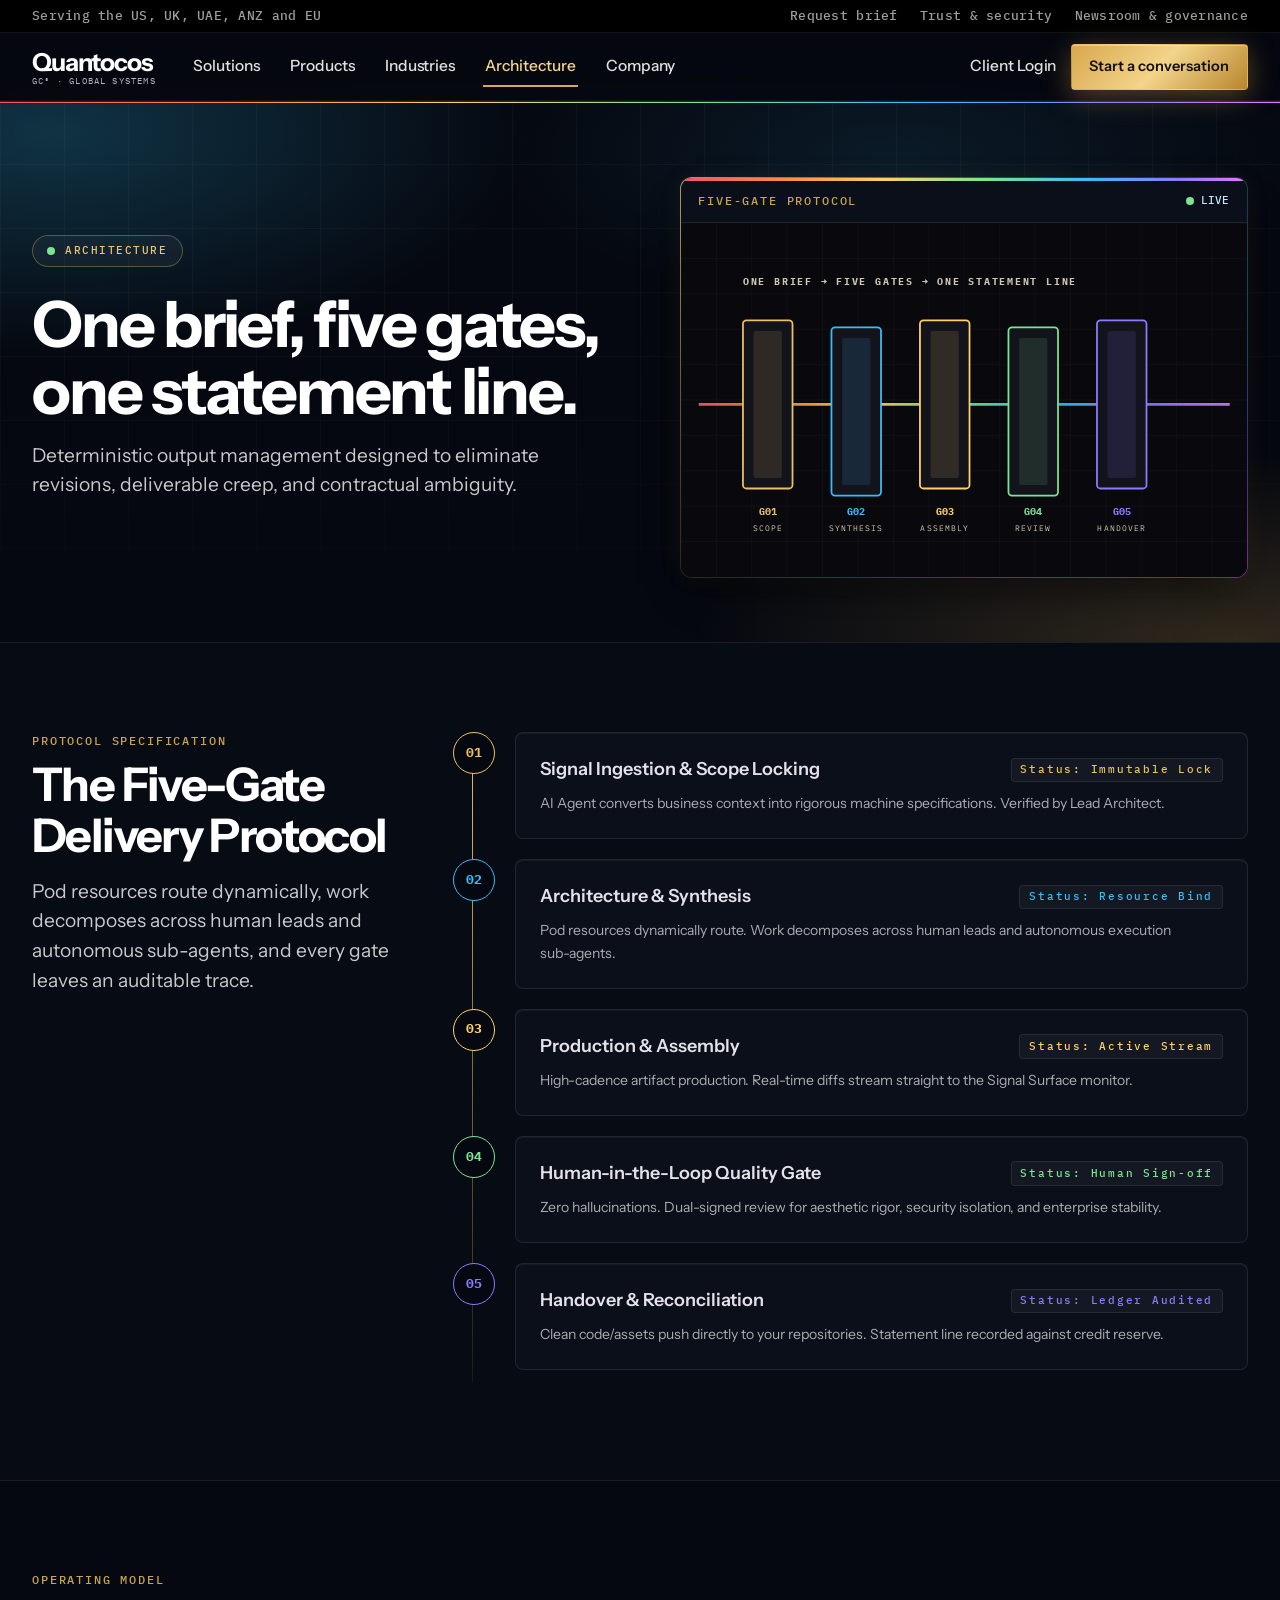
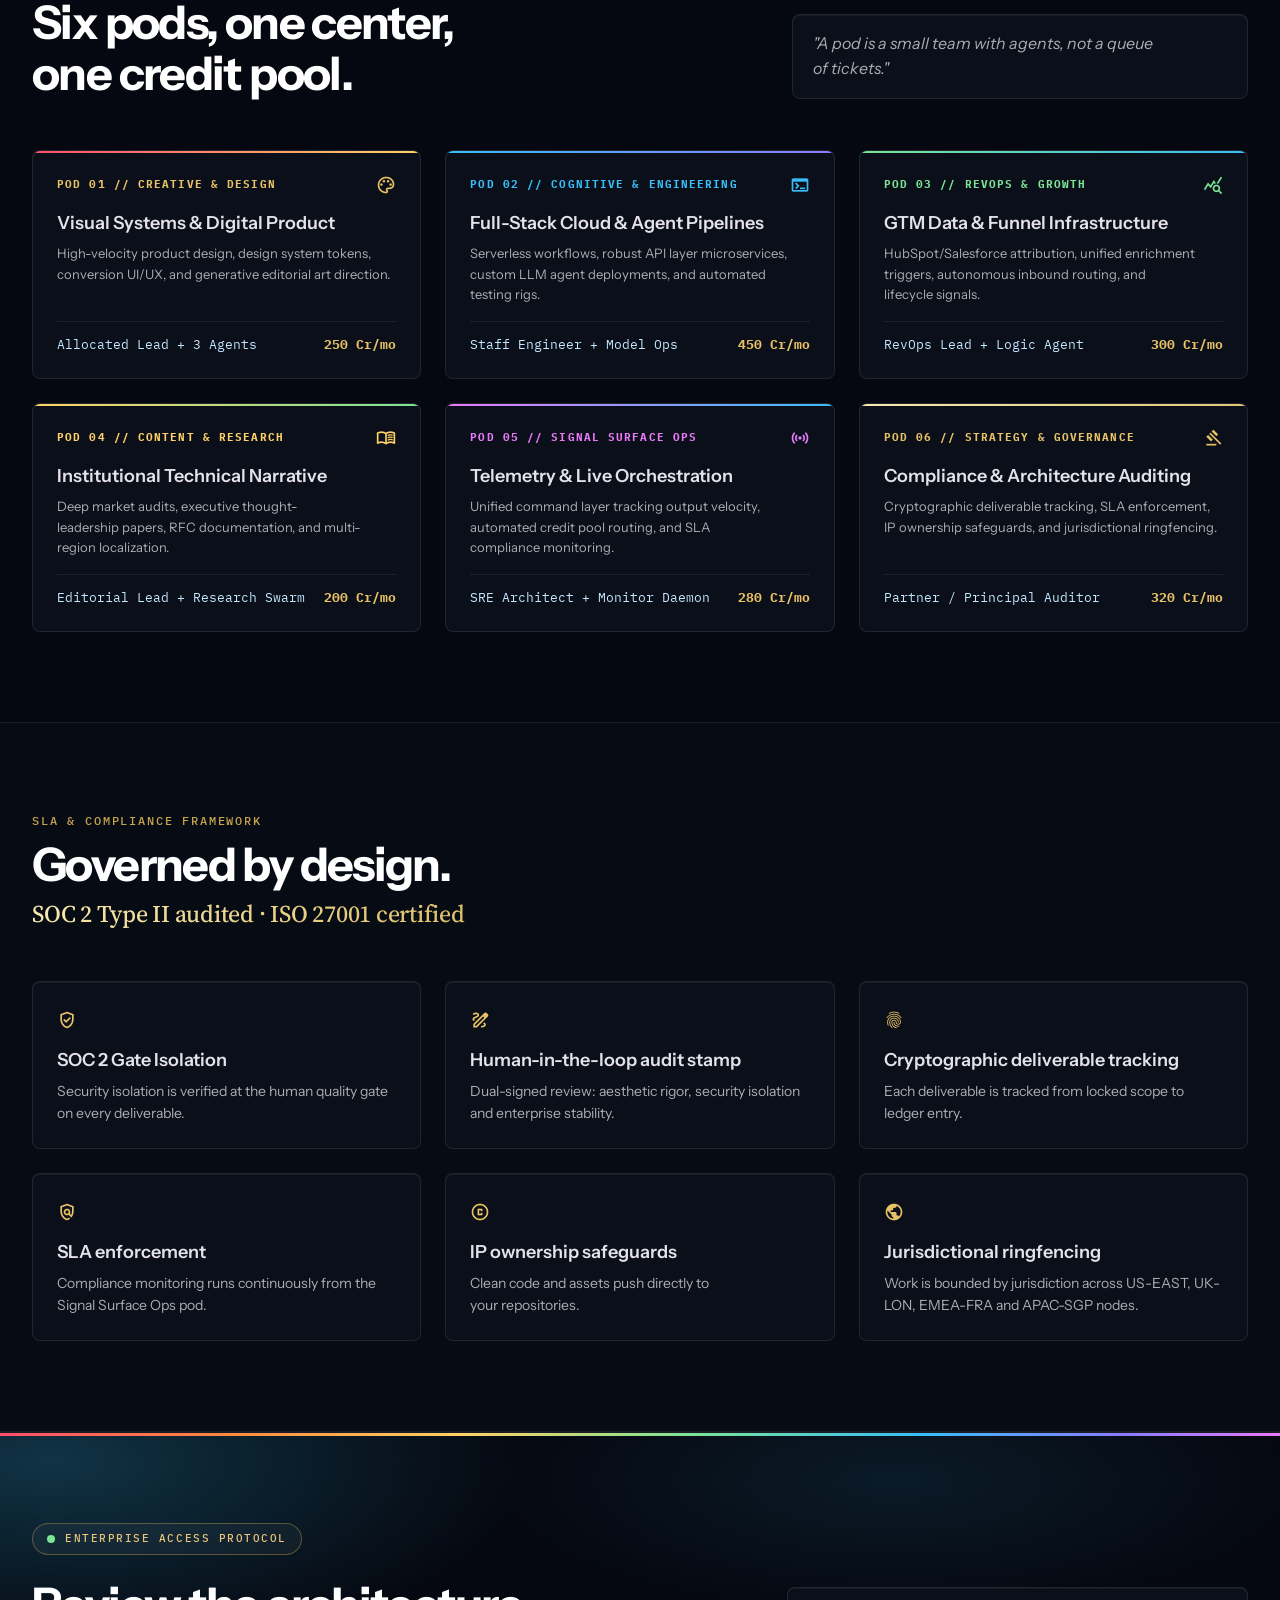
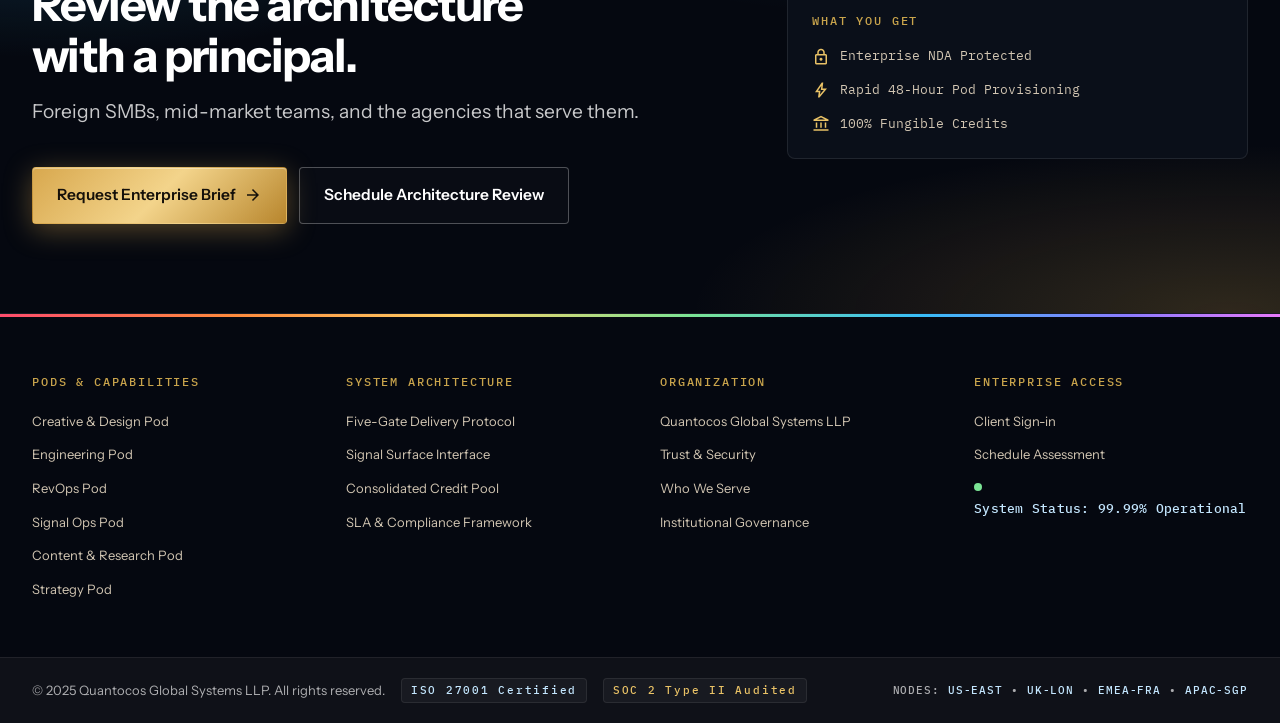
==== commit 42bf8132: "Restyle to Quantocos GC3 reference: Instrument Sans, IBM Plex Mono, serif rainbow accent, hub diagra" ====
--- a/architecture.html
+++ b/architecture.html
@@ -2,22 +2,21 @@
 <html lang="en"><head><meta charset="utf-8"><meta name="viewport" content="width=device-width, initial-scale=1">
 <title>Architecture — GC³ | Quantocos Global Systems</title><meta name="description" content="The GC³ Five-Gate Delivery Protocol, pod operating model and SLA & compliance framework."><meta name="theme-color" content="#06060A">
 <link rel="preconnect" href="https://fonts.googleapis.com"><link rel="preconnect" href="https://fonts.gstatic.com" crossorigin>
-<link href="https://fonts.googleapis.com/css2?family=Source+Serif+4:ital,opsz,wght@0,8..60,400;0,8..60,500;0,8..60,600;0,8..60,700;1,8..60,400;1,8..60,600&display=swap" rel="stylesheet">
+<link href="https://fonts.googleapis.com/css2?family=Instrument+Sans:wght@400;500;600;700&family=IBM+Plex+Mono:wght@400;500&family=Source+Serif+4:ital,wght@0,400;0,500;1,400&display=swap" rel="stylesheet">
 <link href="https://fonts.googleapis.com/css2?family=Material+Symbols+Outlined:opsz,wght,FILL,GRAD@24,400,0,0&display=swap" rel="stylesheet">
 <link rel="stylesheet" href="assets/site.css"><style>
 @media(min-width:1024px){#desk-nav{display:flex!important}#login-link{display:inline-flex!important}#menu-btn{display:none!important}}
 @media(max-width:480px){#hdr-cta{padding:.55rem .8rem}}
 </style>
 <script>document.documentElement.className+=' js'</script></head>
-<body><header class="site-header"><div class="wrap"><div class="bar-row">
-<div class="row" style="gap:2rem;flex-wrap:nowrap"><a href="index.html" style="text-decoration:none;display:flex;flex-direction:column;line-height:1.15" aria-label="GC³ Quantocos home">
-<span class="row" style="gap:.5rem;flex-wrap:nowrap"><span class="t-md gold-text" style="font-size:1.35rem;font-weight:700">GC³</span><span style="width:1px;height:14px;background:rgba(77,70,55,.9)"></span><span class="eyebrow" style="letter-spacing:.18em">Quantocos</span></span>
-<span class="mono" style="font-size:9px;letter-spacing:.2em;color:#7bd0ff;opacity:.75">GLOBAL SYSTEMS</span></a>
-<nav class="row" style="gap:1.5rem;display:none" id="desk-nav" aria-label="Primary"><a class="nav-link" href="index.html">Solutions</a><a class="nav-link" href="products.html">Products</a><a class="nav-link" href="industries.html">Industries</a><a class="nav-link" href="architecture.html" aria-current="page">Architecture</a><a class="nav-link" href="company.html">Company</a></nav></div>
-<div class="row" style="gap:.75rem;flex-wrap:nowrap"><a class="nav-link mono" id="login-link" href="login.html" style="display:none">Client Login</a>
-<a class="btn btn-primary btn-sm" id="hdr-cta" href="request-brief.html">Request Brief</a>
+<body><header class="site-header"><div class="util-bar"><div class="wrap row between" style="flex-wrap:nowrap"><span class="mono util-l">Serving the US, UK, UAE, ANZ and EU</span><span class="row mono util-r" style="gap:1.4rem"><a href="request-brief.html">Request brief</a><a href="architecture.html#compliance">Trust &amp; security</a><a href="company.html">Newsroom &amp; governance</a></span></div></div>
+<div class="wrap"><div class="bar-row">
+<div class="row" style="gap:2.2rem;flex-wrap:nowrap"><a href="index.html" class="logo" aria-label="Quantocos GC3 home"><span class="logo-name">Quantocos</span><span class="logo-sub">GC³ · Global Systems</span></a>
+<nav class="row" style="gap:1.6rem;display:none" id="desk-nav" aria-label="Primary"><a class="nav-link" href="index.html">Solutions</a><a class="nav-link" href="products.html">Products</a><a class="nav-link" href="industries.html">Industries</a><a class="nav-link" href="architecture.html" aria-current="page">Architecture</a><a class="nav-link" href="company.html">Company</a></nav></div>
+<div class="row" style="gap:.75rem;flex-wrap:nowrap"><a class="nav-link" id="login-link" href="login.html" style="display:none">Client Login</a>
+<a class="btn btn-primary btn-sm" id="hdr-cta" href="request-brief.html">Start a conversation</a>
 <button class="menu-btn" id="menu-btn" aria-label="Menu" aria-expanded="false" aria-controls="mobile-menu"><span class="material-symbols-outlined">menu</span></button></div></div></div>
-<div class="mobile-menu" id="mobile-menu"><a class="m-link" href="index.html">Solutions</a><a class="m-link" href="products.html">Products</a><a class="m-link" href="industries.html">Industries</a><a class="m-link" href="architecture.html" aria-current="page">Architecture</a><a class="m-link" href="company.html">Company</a><a class="m-link" href="login.html">Client Login</a></div></header><main><section class="hero qpage-hero"><div class="grid-bg" style="position:absolute;inset:0"></div><div class="spectrum-line" style="position:absolute;top:0;left:0;right:0"></div><div class="wrap"><div class="hero-grid"><div class="hero-copy"><span class="pill reveal"><span class="dot pulse"></span>Architecture</span><h1 class="t-page reveal">One brief, five gates, one statement line.</h1><p class="lead mt-2 reveal maxw-md">Deterministic output management designed to eliminate revisions, deliverable creep, and contractual ambiguity.</p></div><div class="hero-art reveal"><div class="cockpit"><div class="spectrum-line"></div><div class="row between" style="padding:.7rem 1.1rem;border-bottom:1px solid var(--line)"><span class="eyebrow">Five-gate protocol</span><span class="row mono tag-ice" style="gap:.4rem;font-size:11px"><span class="dot pulse"></span>LIVE</span></div><div class="cockpit-stage" style="aspect-ratio:16/10"><svg viewBox="0 0 640 400" preserveAspectRatio="xMidYMid slice" aria-hidden="true"><defs><linearGradient id="sg" gradientUnits="userSpaceOnUse" x1="0" x2="640" y1="0" y2="0"><stop offset="0.00" stop-color="#FF4D6D"/><stop offset="0.17" stop-color="#FF8A3D"/><stop offset="0.33" stop-color="#FFD166"/><stop offset="0.50" stop-color="#7BE495"/><stop offset="0.67" stop-color="#38BDF8"/><stop offset="0.83" stop-color="#8B7BFF"/><stop offset="1.00" stop-color="#E879F9"/></linearGradient><linearGradient id="gd" x1="0" x2="1"><stop offset="0" stop-color="#F7E9B0"/><stop offset="1" stop-color="#A9852F"/></linearGradient><filter id="bl"><feGaussianBlur stdDeviation="5"/></filter></defs><rect width="640" height="400" fill="#08080d"/><g stroke="rgba(255,255,255,.04)"><path d="M0 0V400"/><path d="M40 0V400"/><path d="M80 0V400"/><path d="M120 0V400"/><path d="M160 0V400"/><path d="M200 0V400"/><path d="M240 0V400"/><path d="M280 0V400"/><path d="M320 0V400"/><path d="M360 0V400"/><path d="M400 0V400"/><path d="M440 0V400"/><path d="M480 0V400"/><path d="M520 0V400"/><path d="M560 0V400"/><path d="M600 0V400"/><path d="M0 0H640"/><path d="M0 40H640"/><path d="M0 80H640"/><path d="M0 120H640"/><path d="M0 160H640"/><path d="M0 200H640"/><path d="M0 240H640"/><path d="M0 280H640"/><path d="M0 320H640"/><path d="M0 360H640"/></g><path d="M20 205H620" stroke="url(#sg)" stroke-width="3" opacity=".9"/><path d="M20 205H620" stroke="url(#sg)" stroke-width="12" opacity=".25" filter="url(#bl)"/><g><rect x="70" y="110" width="56" height="190" rx="4" fill="#13131C" stroke="#e9c266" stroke-width="2"/><rect x="82" y="122" width="32" height="166" rx="2" fill="#e9c266" opacity=".12"/><text x="98" y="330" text-anchor="middle" font-family="Source Serif 4, Georgia, serif" font-size="11" font-weight="700" fill="#e9c266">G01</text><text x="98" y="348" text-anchor="middle" font-family="Source Serif 4, Georgia, serif" font-size="9" letter-spacing="1.2" fill="#d1c5b2">SCOPE</text></g><g><rect x="170" y="118" width="56" height="190" rx="4" fill="#13131C" stroke="#38BDF8" stroke-width="2"/><rect x="182" y="130" width="32" height="166" rx="2" fill="#38BDF8" opacity=".12"/><text x="198" y="330" text-anchor="middle" font-family="Source Serif 4, Georgia, serif" font-size="11" font-weight="700" fill="#38BDF8">G02</text><text x="198" y="348" text-anchor="middle" font-family="Source Serif 4, Georgia, serif" font-size="9" letter-spacing="1.2" fill="#d1c5b2">SYNTHESIS</text></g><g><rect x="270" y="110" width="56" height="190" rx="4" fill="#13131C" stroke="#FFD166" stroke-width="2"/><rect x="282" y="122" width="32" height="166" rx="2" fill="#FFD166" opacity=".12"/><text x="298" y="330" text-anchor="middle" font-family="Source Serif 4, Georgia, serif" font-size="11" font-weight="700" fill="#FFD166">G03</text><text x="298" y="348" text-anchor="middle" font-family="Source Serif 4, Georgia, serif" font-size="9" letter-spacing="1.2" fill="#d1c5b2">ASSEMBLY</text></g><g><rect x="370" y="118" width="56" height="190" rx="4" fill="#13131C" stroke="#7BE495" stroke-width="2"/><rect x="382" y="130" width="32" height="166" rx="2" fill="#7BE495" opacity=".12"/><text x="398" y="330" text-anchor="middle" font-family="Source Serif 4, Georgia, serif" font-size="11" font-weight="700" fill="#7BE495">G04</text><text x="398" y="348" text-anchor="middle" font-family="Source Serif 4, Georgia, serif" font-size="9" letter-spacing="1.2" fill="#d1c5b2">REVIEW</text></g><g><rect x="470" y="110" width="56" height="190" rx="4" fill="#13131C" stroke="#8B7BFF" stroke-width="2"/><rect x="482" y="122" width="32" height="166" rx="2" fill="#8B7BFF" opacity=".12"/><text x="498" y="330" text-anchor="middle" font-family="Source Serif 4, Georgia, serif" font-size="11" font-weight="700" fill="#8B7BFF">G05</text><text x="498" y="348" text-anchor="middle" font-family="Source Serif 4, Georgia, serif" font-size="9" letter-spacing="1.2" fill="#d1c5b2">HANDOVER</text></g><text x="70" y="70" font-family="Source Serif 4, Georgia, serif" font-size="11" font-weight="700" letter-spacing="2" fill="#d1c5b2">ONE BRIEF  →  FIVE GATES  →  ONE STATEMENT LINE</text></svg></div></div></div></div></div></section>
+<div class="mobile-menu" id="mobile-menu"><a class="m-link" href="index.html">Solutions</a><a class="m-link" href="products.html">Products</a><a class="m-link" href="industries.html">Industries</a><a class="m-link" href="architecture.html" aria-current="page">Architecture</a><a class="m-link" href="company.html">Company</a><a class="m-link" href="login.html">Client Login</a></div></header><main><section class="hero qpage-hero"><div class="grid-bg" style="position:absolute;inset:0"></div><div class="spectrum-line" style="position:absolute;top:0;left:0;right:0"></div><div class="wrap"><div class="hero-grid"><div class="hero-copy"><span class="pill reveal"><span class="dot pulse"></span>Architecture</span><h1 class="t-page reveal">One brief, five gates, one statement line.</h1><p class="lead mt-2 reveal maxw-md">Deterministic output management designed to eliminate revisions, deliverable creep, and contractual ambiguity.</p></div><div class="hero-art reveal"><div class="cockpit"><div class="spectrum-line"></div><div class="row between" style="padding:.7rem 1.1rem;border-bottom:1px solid var(--line)"><span class="eyebrow">Five-gate protocol</span><span class="row mono tag-ice" style="gap:.4rem;font-size:11px"><span class="dot pulse"></span>LIVE</span></div><div class="cockpit-stage" style="aspect-ratio:16/10"><svg viewBox="0 0 640 400" preserveAspectRatio="xMidYMid slice" aria-hidden="true"><defs><linearGradient id="sg" gradientUnits="userSpaceOnUse" x1="0" x2="640" y1="0" y2="0"><stop offset="0.00" stop-color="#FF4D6D"/><stop offset="0.17" stop-color="#FF8A3D"/><stop offset="0.33" stop-color="#FFD166"/><stop offset="0.50" stop-color="#7BE495"/><stop offset="0.67" stop-color="#38BDF8"/><stop offset="0.83" stop-color="#8B7BFF"/><stop offset="1.00" stop-color="#E879F9"/></linearGradient><linearGradient id="gd" x1="0" x2="1"><stop offset="0" stop-color="#F7E9B0"/><stop offset="1" stop-color="#A9852F"/></linearGradient><filter id="bl"><feGaussianBlur stdDeviation="5"/></filter></defs><rect width="640" height="400" fill="#08080d"/><g stroke="rgba(255,255,255,.04)"><path d="M0 0V400"/><path d="M40 0V400"/><path d="M80 0V400"/><path d="M120 0V400"/><path d="M160 0V400"/><path d="M200 0V400"/><path d="M240 0V400"/><path d="M280 0V400"/><path d="M320 0V400"/><path d="M360 0V400"/><path d="M400 0V400"/><path d="M440 0V400"/><path d="M480 0V400"/><path d="M520 0V400"/><path d="M560 0V400"/><path d="M600 0V400"/><path d="M0 0H640"/><path d="M0 40H640"/><path d="M0 80H640"/><path d="M0 120H640"/><path d="M0 160H640"/><path d="M0 200H640"/><path d="M0 240H640"/><path d="M0 280H640"/><path d="M0 320H640"/><path d="M0 360H640"/></g><path d="M20 205H620" stroke="url(#sg)" stroke-width="3" opacity=".9"/><path d="M20 205H620" stroke="url(#sg)" stroke-width="12" opacity=".25" filter="url(#bl)"/><g><rect x="70" y="110" width="56" height="190" rx="4" fill="#13131C" stroke="#e9c266" stroke-width="2"/><rect x="82" y="122" width="32" height="166" rx="2" fill="#e9c266" opacity=".12"/><text x="98" y="330" text-anchor="middle" font-family="IBM Plex Mono, monospace" font-size="11" font-weight="700" fill="#e9c266">G01</text><text x="98" y="348" text-anchor="middle" font-family="IBM Plex Mono, monospace" font-size="9" letter-spacing="1.2" fill="#d1c5b2">SCOPE</text></g><g><rect x="170" y="118" width="56" height="190" rx="4" fill="#13131C" stroke="#38BDF8" stroke-width="2"/><rect x="182" y="130" width="32" height="166" rx="2" fill="#38BDF8" opacity=".12"/><text x="198" y="330" text-anchor="middle" font-family="IBM Plex Mono, monospace" font-size="11" font-weight="700" fill="#38BDF8">G02</text><text x="198" y="348" text-anchor="middle" font-family="IBM Plex Mono, monospace" font-size="9" letter-spacing="1.2" fill="#d1c5b2">SYNTHESIS</text></g><g><rect x="270" y="110" width="56" height="190" rx="4" fill="#13131C" stroke="#FFD166" stroke-width="2"/><rect x="282" y="122" width="32" height="166" rx="2" fill="#FFD166" opacity=".12"/><text x="298" y="330" text-anchor="middle" font-family="IBM Plex Mono, monospace" font-size="11" font-weight="700" fill="#FFD166">G03</text><text x="298" y="348" text-anchor="middle" font-family="IBM Plex Mono, monospace" font-size="9" letter-spacing="1.2" fill="#d1c5b2">ASSEMBLY</text></g><g><rect x="370" y="118" width="56" height="190" rx="4" fill="#13131C" stroke="#7BE495" stroke-width="2"/><rect x="382" y="130" width="32" height="166" rx="2" fill="#7BE495" opacity=".12"/><text x="398" y="330" text-anchor="middle" font-family="IBM Plex Mono, monospace" font-size="11" font-weight="700" fill="#7BE495">G04</text><text x="398" y="348" text-anchor="middle" font-family="IBM Plex Mono, monospace" font-size="9" letter-spacing="1.2" fill="#d1c5b2">REVIEW</text></g><g><rect x="470" y="110" width="56" height="190" rx="4" fill="#13131C" stroke="#8B7BFF" stroke-width="2"/><rect x="482" y="122" width="32" height="166" rx="2" fill="#8B7BFF" opacity=".12"/><text x="498" y="330" text-anchor="middle" font-family="IBM Plex Mono, monospace" font-size="11" font-weight="700" fill="#8B7BFF">G05</text><text x="498" y="348" text-anchor="middle" font-family="IBM Plex Mono, monospace" font-size="9" letter-spacing="1.2" fill="#d1c5b2">HANDOVER</text></g><text x="70" y="70" font-family="IBM Plex Mono, monospace" font-size="11" font-weight="700" letter-spacing="2" fill="#d1c5b2">ONE BRIEF  →  FIVE GATES  →  ONE STATEMENT LINE</text></svg></div></div></div></div></div></section>
 <section class="section bg-band bordered-y" id="gates"><div class="wrap"><div class="grid split" style="gap:3rem;align-items:start"><div class="s4 reveal" style="position:sticky;top:6rem"><span class="eyebrow">Protocol Specification</span><h2 class="t-xl mt-1">The Five-Gate Delivery Protocol</h2><p class="lead mt-2">Pod resources route dynamically, work decomposes across human leads and autonomous sub-agents, and every gate leaves an auditable trace.</p></div><div class="s8 timeline"><div class="row reveal" style="flex-wrap:nowrap;align-items:flex-start;gap:1.25rem;margin-bottom:1.25rem"><span class="gate-num" style="border:1px solid #e9c266;color:#e9c266">01</span><div class="card" style="flex:1"><div class="row between"><h3 class="t-sm">Signal Ingestion &amp; Scope Locking</h3><span class="chip" style="color:#e9c266">Status: Immutable Lock</span></div><p class="muted" style="font-size:14px;margin:.6rem 0 0">AI Agent converts business context into rigorous machine specifications. Verified by Lead Architect.</p></div></div><div class="row reveal" style="flex-wrap:nowrap;align-items:flex-start;gap:1.25rem;margin-bottom:1.25rem"><span class="gate-num" style="border:1px solid #38BDF8;color:#38BDF8">02</span><div class="card" style="flex:1"><div class="row between"><h3 class="t-sm">Architecture &amp; Synthesis</h3><span class="chip" style="color:#38BDF8">Status: Resource Bind</span></div><p class="muted" style="font-size:14px;margin:.6rem 0 0">Pod resources dynamically route. Work decomposes across human leads and autonomous execution sub-agents.</p></div></div><div class="row reveal" style="flex-wrap:nowrap;align-items:flex-start;gap:1.25rem;margin-bottom:1.25rem"><span class="gate-num" style="border:1px solid #FFD166;color:#FFD166">03</span><div class="card" style="flex:1"><div class="row between"><h3 class="t-sm">Production &amp; Assembly</h3><span class="chip" style="color:#FFD166">Status: Active Stream</span></div><p class="muted" style="font-size:14px;margin:.6rem 0 0">High-cadence artifact production. Real-time diffs stream straight to the Signal Surface monitor.</p></div></div><div class="row reveal" style="flex-wrap:nowrap;align-items:flex-start;gap:1.25rem;margin-bottom:1.25rem"><span class="gate-num" style="border:1px solid #7BE495;color:#7BE495">04</span><div class="card" style="flex:1"><div class="row between"><h3 class="t-sm">Human-in-the-Loop Quality Gate</h3><span class="chip" style="color:#7BE495">Status: Human Sign-off</span></div><p class="muted" style="font-size:14px;margin:.6rem 0 0">Zero hallucinations. Dual-signed review for aesthetic rigor, security isolation, and enterprise stability.</p></div></div><div class="row reveal" style="flex-wrap:nowrap;align-items:flex-start;gap:1.25rem;margin-bottom:1.25rem"><span class="gate-num" style="border:1px solid #8B7BFF;color:#8B7BFF">05</span><div class="card" style="flex:1"><div class="row between"><h3 class="t-sm">Handover &amp; Reconciliation</h3><span class="chip" style="color:#8B7BFF">Status: Ledger Audited</span></div><p class="muted" style="font-size:14px;margin:.6rem 0 0">Clean code/assets push directly to your repositories. Statement line recorded against credit reserve.</p></div></div></div></div></div></section>
 <section class="section bg-void"><div class="wrap"><div class="sec-head split-head reveal"><div><span class="eyebrow">Operating model</span><h2 class="t-xl mt-1">Six pods, one center, one credit pool.</h2></div><div class="card maxw-sm" style="padding:1rem 1.25rem"><p class="muted" style="margin:0;font-style:italic">"A pod is a small team with agents, not a queue of tickets."</p></div></div><div class="grid g3"><article class="card lift reveal col" style="transition-delay:0ms"><span class="topline" style="background:linear-gradient(90deg,#FF4D6D,#FFD166)"></span>
 <div class="row between mb-2" style="flex-wrap:nowrap"><span class="mono tag-gold" style="font-size:11px;font-weight:700;letter-spacing:.1em">POD 01 // CREATIVE &amp; DESIGN</span><span class="material-symbols-outlined ico tag-gold">palette</span></div>
--- a/assets/site.css
+++ b/assets/site.css
@@ -203,3 +203,71 @@
 .tbl th,.eyebrow,.tile .cap{letter-spacing:.14em}
 .site-header{border-image:linear-gradient(90deg,rgba(255,77,109,.5),rgba(255,209,102,.6),rgba(123,228,149,.5),rgba(56,189,248,.6),rgba(139,123,255,.5),rgba(232,121,249,.5)) 1}
 .nav-link,.mobile-menu a.m-link{font-size:15px}
+
+/* ===== Quantocos GC³ reference style: Instrument Sans + IBM Plex Mono + Source Serif accent ===== */
+:root{--sans:'Instrument Sans','Segoe UI',system-ui,-apple-system,sans-serif;--mono:'IBM Plex Mono',ui-monospace,Consolas,monospace;--serif:'Source Serif 4',Georgia,serif;
+ --gold-g:linear-gradient(135deg,#d8a84e 0%,#f3d48b 50%,#b8862d 100%);--void:#050810}
+body{font-family:var(--sans);background:var(--void);font-size:16px}
+.t-hero,.t-page,.t-xl,.t-md,.t-sm,.btn,.tile .num,.nav-link,.mobile-menu a.m-link,.link-arrow,.check,.pod-art .t-sm,.logo-name{font-family:var(--sans)}
+.eyebrow,.mono,.chip,.pill,.tile .cap,.tbl,.tbl th,.field>span,.pod-foot,.stage-foot,.kv span:last-child,.trust,.util-bar,.gate-num{font-family:var(--mono)}
+.eyebrow,.chip,.pill,.tile .cap,.tbl th,.field>span{font-weight:500;letter-spacing:.16em}
+.eyebrow{color:#C9A44C;font-size:11.5px}
+.t-hero,.t-page,.t-xl{background:none;-webkit-background-clip:border-box;background-clip:border-box;color:#fff;font-weight:700;letter-spacing:-.035em}
+.t-hero{font-size:clamp(2.7rem,1.4rem + 4.6vw,4.7rem);line-height:1.02}
+.t-page{font-size:clamp(2.4rem,1.4rem + 3.6vw,4rem);line-height:1.04}
+.t-xl{font-size:clamp(1.9rem,1.3rem + 2vw,2.9rem);line-height:1.1}
+.t-md{font-weight:600;letter-spacing:-.02em}
+.t-md.gold-text{font-family:var(--serif);font-weight:400;letter-spacing:-.01em}
+.t-serif{font-family:var(--serif);font-style:normal}
+.pod-foot,.tbl{font-size:12.5px}
+.lead{color:rgba(255,255,255,.78);font-size:1.2rem;line-height:1.55}
+.muted{color:rgba(255,255,255,.66)}
+.tile .num{font-weight:700;letter-spacing:-.03em;font-variant-numeric:tabular-nums}
+
+/* animated rainbow serif accent (Not the headcount.) */
+.rainbow{display:block;width:fit-content;max-width:100%;font-family:var(--serif);font-style:normal;font-weight:400;letter-spacing:-.02em;padding-bottom:.14em;margin-bottom:-.14em;
+ background-image:linear-gradient(90deg,#ff8a3d,#ff4d6d,#d946ef,#8b7bff,#38bdf8,#ff8a3d);background-size:250% 100%;-webkit-background-clip:text;background-clip:text;-webkit-text-fill-color:transparent;color:transparent;animation:hue 9s linear infinite}
+@keyframes hue{to{background-position:-250% 0}}
+@media(prefers-reduced-motion:reduce){.rainbow{animation:none}}
+
+/* gold glowing buttons */
+.btn{text-transform:none;letter-spacing:0;font-size:15.5px;font-weight:600;padding:.95rem 1.5rem;border-radius:4px}
+.btn-sm{font-size:14.5px;padding:.65rem 1.1rem}
+.btn-primary{background:var(--gold-g);color:#15100a;box-shadow:0 6px 28px rgba(216,168,78,.38),inset 0 1px 0 rgba(255,255,255,.35)}
+.btn-primary:hover{background:linear-gradient(135deg,#e8b85c,#ffe2a0 50%,#c99736);filter:none;box-shadow:0 8px 34px rgba(232,184,92,.5),inset 0 1px 0 rgba(255,255,255,.45)}
+.btn-secondary{background:rgba(255,255,255,.02);color:#fff;border:1px solid rgba(255,255,255,.28)}
+.btn-secondary:hover{background:rgba(255,255,255,.07);border-color:rgba(255,255,255,.5)}
+.link-arrow{color:#f3d48b;font-weight:600;letter-spacing:0;font-size:15px}
+
+/* backgrounds: teal glow top-left, gold glow bottom, fine field grid */
+.hero::before{background:
+  radial-gradient(55% 60% at 4% 6%,rgba(40,150,190,.30),transparent 68%),
+  radial-gradient(60% 50% at 96% 100%,rgba(216,168,78,.20),transparent 70%),
+  radial-gradient(45% 40% at 70% 10%,rgba(56,189,248,.10),transparent 70%)}
+.grid-bg{background-image:linear-gradient(rgba(255,255,255,.035) 1px,transparent 1px),linear-gradient(90deg,rgba(255,255,255,.035) 1px,transparent 1px);background-size:64px 64px;-webkit-mask-image:linear-gradient(180deg,#000 40%,transparent);mask-image:linear-gradient(180deg,#000 40%,transparent)}
+.bg-band{background:#070b14}.bg-void{background:var(--void)}.bg-panel{background:#0a0f19}
+.card,.tile{background:#0a0f19;border:1px solid rgba(255,255,255,.09)}
+.card:hover{border-color:rgba(220,174,81,.45)}
+.cockpit{background:linear-gradient(#0a0f19,#0a0f19) padding-box,linear-gradient(135deg,rgba(243,212,139,.7),rgba(201,164,76,.2) 40%,rgba(56,189,248,.35) 75%,rgba(217,70,239,.45)) border-box}
+.pill{background:rgba(255,255,255,.04);border-color:rgba(201,164,76,.4);color:#e8c57a;letter-spacing:.14em}
+.tbl tbody tr:nth-child(odd){background:#050810}.tbl tbody tr:nth-child(even){background:#080d17}
+.input,.check{background:#070b14}
+.t-hero{margin-top:1.25rem}
+.hero-art svg{filter:drop-shadow(0 20px 40px rgba(0,0,0,.5))}
+
+/* header: utility bar + logo + nav */
+.site-header{background:rgba(5,8,16,.86);border-bottom:1px solid rgba(255,255,255,.08);border-image:none}
+.util-bar{background:#000;border-bottom:1px solid rgba(255,255,255,.07);font-size:11px;letter-spacing:.06em;color:rgba(255,255,255,.62);height:2rem;display:flex;align-items:center}
+.util-bar a{color:rgba(255,255,255,.62);text-decoration:none}.util-bar a:hover{color:#fff}
+.util-bar .util-r{display:none}
+@media(min-width:768px){.util-bar .util-r{display:flex}}
+.site-header .bar-row{height:4.25rem}
+main{padding-top:6.25rem}
+.logo{text-decoration:none;display:flex;flex-direction:column;line-height:1.05}
+.logo-name{font-weight:700;font-size:1.55rem;letter-spacing:-.04em;color:#fff}
+.logo-sub{font-family:var(--mono);font-size:8.5px;letter-spacing:.14em;color:rgba(255,255,255,.7);text-transform:uppercase;align-self:flex-end;margin-top:2px}
+.nav-link{font-size:15.5px;font-weight:500;color:rgba(255,255,255,.88);letter-spacing:-.005em}
+.nav-link[aria-current="page"]{color:#f3d48b;border-bottom-color:#d8a84e}
+.site-footer .eyebrow{color:#C9A44C}
+.util-bar>.wrap{width:100%;box-sizing:border-box}
+.pod-art.mono{font-size:10px!important}.pod-art.mono .row{gap:.5rem}
